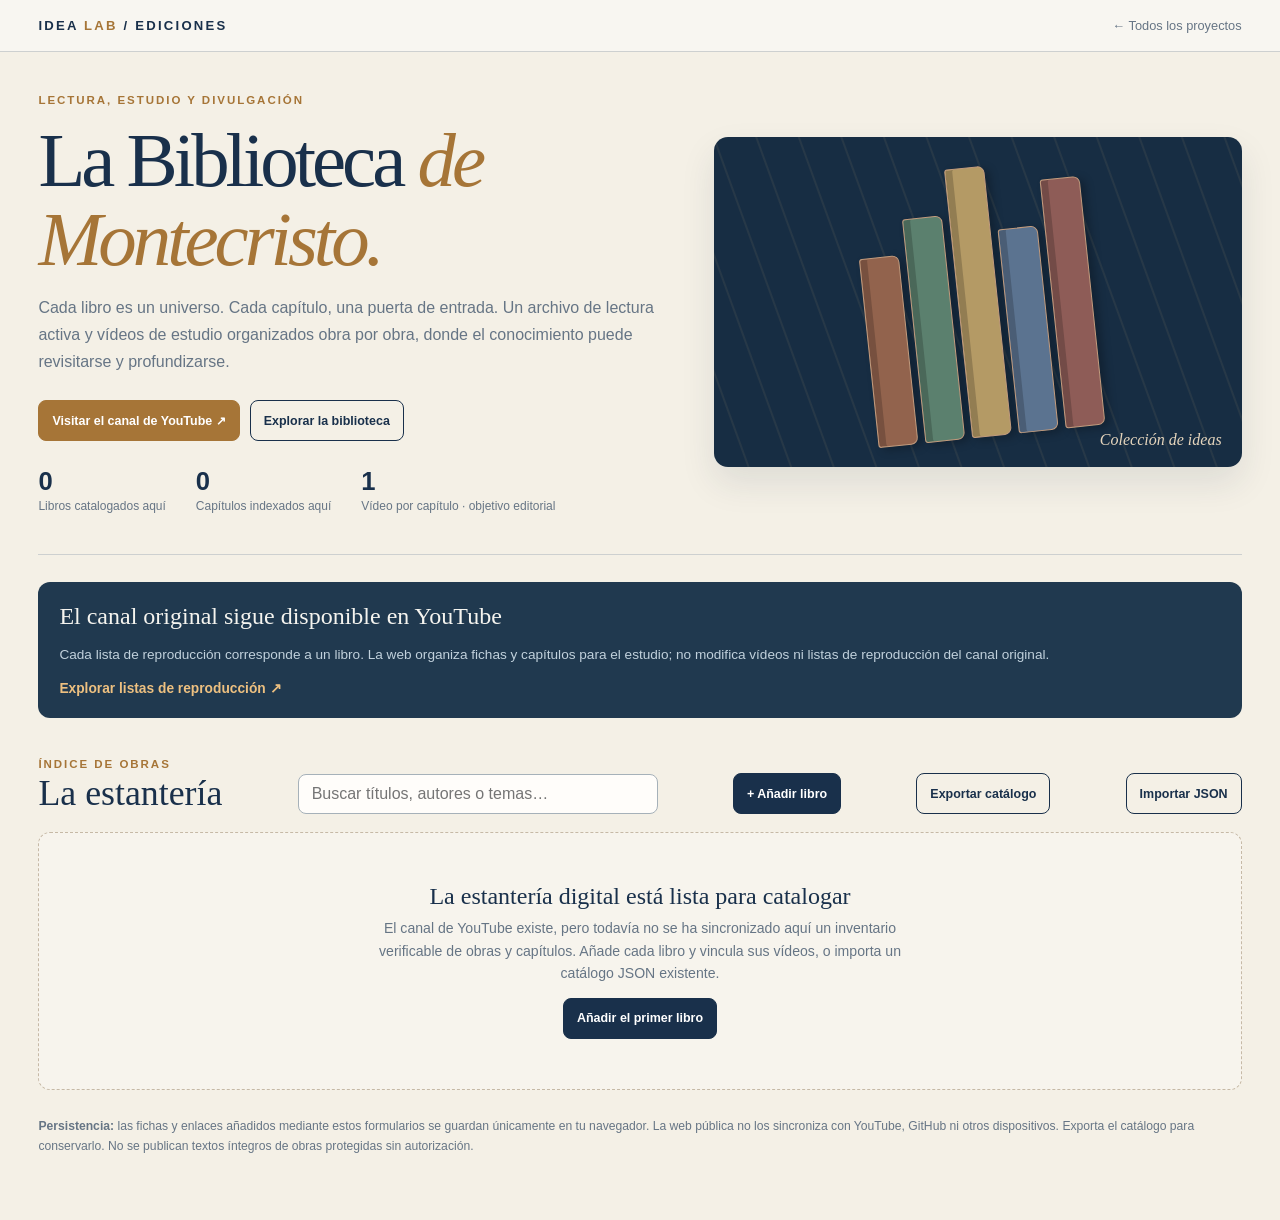
==== biblioteca-montecristo/index.html @ d8870732 "feat: launch Montecristo reading and chapter video catalog" ====
<!doctype html><html lang="es"><head><meta charset="utf-8"><meta name="viewport" content="width=device-width,initial-scale=1"><meta name="theme-color" content="#f4f0e6"><meta name="description" content="La Biblioteca de Montecristo · libros estudiados, capítulos y vídeos del canal de YouTube. Proyecto IDEA LAB."><title>La Biblioteca de Montecristo · IDEA LAB</title>
<style>
:root{font-family:Inter,-apple-system,BlinkMacSystemFont,"Segoe UI",sans-serif;color:#19304b;background:#f4f0e6;--ink:#19304b;--cream:#f4f0e6;--line:#cdd0d0;--gold:#a67537;--muted:#667585}
*{box-sizing:border-box}body{margin:0}button,input,select,textarea{font:inherit}button{cursor:pointer}button:focus-visible,input:focus-visible,select:focus-visible,textarea:focus-visible{outline:2px solid var(--gold);outline-offset:3px}a{color:inherit}header{display:flex;align-items:center;justify-content:space-between;gap:14px;padding:18px clamp(20px,3vw,52px);border-bottom:1px solid var(--line);background:#f8f6f1;flex-wrap:wrap}.brand{font-size:.82rem;font-weight:900;letter-spacing:.17em;text-decoration:none}.brand b{color:var(--gold)}.back{text-decoration:none;color:var(--muted);font-size:.8rem}.back:hover{color:var(--gold)}
main{max-width:1560px;margin:auto;padding:clamp(18px,3vw,50px)}.eyebrow{font-weight:800;letter-spacing:.17em;font-size:.72rem;text-transform:uppercase;color:var(--gold)}h1{font:500 clamp(2.65rem,6vw,6.3rem)/1.03 Georgia,serif;letter-spacing:-.052em;margin:13px 0 14px}h1 em{color:var(--gold)}.intro{max-width:880px;color:var(--muted);line-height:1.7;margin:0 0 25px}.toplinks{display:flex;align-items:center;gap:10px;flex-wrap:wrap}.button{display:inline-flex;align-items:center;justify-content:center;min-height:41px;border:1px solid var(--ink);background:transparent;color:var(--ink);border-radius:8px;padding:9px 13px;font-size:.78rem;font-weight:800;text-decoration:none;cursor:pointer}.button:hover{background:#e6e0d5}.button.primary{background:var(--ink);color:white}.button.primary:hover{background:#2c4a6d}.button.gold{background:var(--gold);color:white;border-color:var(--gold)}.button.danger{border-color:#a24c48;color:#a24c48}
.hero{display:grid;grid-template-columns:1.1fr .9fr;gap:30px;align-items:center;padding-bottom:40px;border-bottom:1px solid var(--line)}.hero-art{min-height:330px;background:#172d43;border-radius:14px;position:relative;overflow:hidden;display:flex;align-items:center;justify-content:center;box-shadow:0 16px 35px #1b31431a}.hero-art:before{content:"";position:absolute;inset:0;background:repeating-linear-gradient(70deg,transparent 0 31px,#d5b47915 32px 33px,transparent 34px 40px)}.book-stack{display:flex;align-items:end;gap:7px;transform:rotate(-6deg)}.book-spine{height:190px;width:40px;border-radius:3px 7px 7px 3px;background:#92634d;border:1px solid #c29b7d;box-shadow:inset 7px 0 #00000030,5px 3px 8px #00000040}.book-spine:nth-child(2){height:225px;background:#5b806e}.book-spine:nth-child(3){height:270px;background:#b49a65}.book-spine:nth-child(4){height:205px;background:#5b7390}.book-spine:nth-child(5){height:250px;background:#8e5c57}.art-caption{position:absolute;bottom:18px;right:20px;font:italic 1rem Georgia,serif;color:#e5d5bd}
.stats{display:flex;gap:30px;flex-wrap:wrap;margin-top:26px}.stat b{display:block;font-size:1.6rem;color:var(--ink);font-weight:700}.stat span{font-size:.75rem;color:var(--muted)}
.section-top{display:flex;align-items:end;justify-content:space-between;flex-wrap:wrap;gap:14px;margin-top:36px;margin-bottom:18px}.section-top h2{font:500 clamp(1.8rem,2.8vw,2.55rem) Georgia,serif;margin:0}.search{border:1px solid #a6b1b9;background:#fffdfa;padding:10px 13px;border-radius:8px;min-width:230px;flex:1;max-width:360px;color:var(--ink)}.book-grid{display:grid;grid-template-columns:repeat(auto-fill,minmax(225px,1fr));gap:17px}.book-card{background:#fffdfa;border:1px solid #d6d4ce;border-radius:12px;padding:12px;text-align:left;color:var(--ink);display:flex;flex-direction:column;min-height:345px;transition:transform .15s,box-shadow .15s}.book-card:hover{transform:translateY(-3px);box-shadow:0 12px 25px #293d4717}.cover{height:210px;border-radius:7px;background:#263f53;display:flex;align-items:center;justify-content:center;overflow:hidden;color:#e4c895;font:italic 2.5rem Georgia,serif}.cover img{width:100%;height:100%;object-fit:contain;background:#e8dfd0}.book-card h3{font:500 1.22rem/1.22 Georgia,serif;margin:13px 0 5px}.book-card small{color:var(--muted);font-size:.75rem}.book-card .meta{font-size:.72rem;color:var(--gold);margin-top:auto;padding-top:12px;font-weight:800}.empty{text-align:center;padding:50px 20px;border:1px dashed #c6b9a6;border-radius:12px;background:#f7f4ed}.empty h3{font:500 1.5rem Georgia,serif;margin:0 0 7px}.empty p{color:var(--muted);font-size:.88rem;line-height:1.6;max-width:560px;margin:0 auto 13px}
.detail{margin-top:30px;padding:24px;background:#fffdfa;border:1px solid #d6d4ce;border-radius:14px}.detail h2{font:500 2rem Georgia,serif;margin:8px 0}.detail p{line-height:1.65;color:#5c6c78}.detail-head{display:flex;justify-content:space-between;gap:13px;flex-wrap:wrap}.chapter-list{display:grid;gap:9px;margin-top:17px}.chapter{display:flex;align-items:center;justify-content:space-between;gap:15px;border:1px solid #d5d8d9;border-radius:9px;padding:13px}.chapter strong{font-size:.86rem}.chapter small{display:block;color:var(--muted);margin-top:5px}.chapter a{font-size:.77rem;color:#916421;font-weight:800;white-space:nowrap}.chapter-actions{display:flex;align-items:center;gap:10px}.video{aspect-ratio:16/9;max-width:780px;width:100%;background:#12273b;border-radius:12px;margin-top:20px;border:0}
.modal{position:fixed;inset:0;background:#122032d9;display:flex;align-items:center;justify-content:center;padding:15px;z-index:40}.hidden{display:none!important}.dialog{background:#fffdfa;width:min(580px,100%);max-height:92vh;overflow:auto;padding:24px;border-radius:13px}.dialog h2{font:500 2rem Georgia,serif;margin:0 0 18px}.fields{display:grid;gap:11px}.fields label{display:grid;gap:5px;font-size:.77rem;font-weight:800;color:#516170}.fields input,.fields select,.fields textarea{width:100%;padding:10px 12px;background:white;color:var(--ink);border:1px solid #a9b3bb;border-radius:7px}.fields textarea{min-height:100px}.footer-buttons{display:flex;gap:9px;justify-content:flex-end;margin-top:18px;flex-wrap:wrap}.disclaimer{font-size:.76rem;color:var(--muted);line-height:1.65;margin:26px 0}.channel-panel{background:#20394f;color:#f5f4ef;border-radius:12px;padding:21px;margin:27px 0 0}.channel-panel h2{font:500 1.5rem Georgia,serif;margin:0 0 8px}.channel-panel p{font-size:.85rem;color:#c1d1dc;line-height:1.6}.channel-panel a{color:#edc080;font-size:.86rem;font-weight:800;text-decoration:none}
@media(max-width:780px){.hero{grid-template-columns:1fr}.hero-art{min-height:220px;order:-1}.book-spine{height:120px!important;width:31px}.stats{gap:16px}.detail{padding:15px}.chapter{align-items:flex-start}.chapter-actions{flex-wrap:wrap}.search{max-width:none;min-width:100%}}
</style></head><body><header><a class="brand" href="/">IDEA <b>LAB</b> / EDICIONES</a><a href="/" class="back">← Todos los proyectos</a></header>
<main><section class="hero"><div><span class="eyebrow">Lectura, estudio y divulgación</span><h1>La Biblioteca <em>de Montecristo.</em></h1><p class="intro">Cada libro es un universo. Cada capítulo, una puerta de entrada. Un archivo de lectura activa y vídeos de estudio organizados obra por obra, donde el conocimiento puede revisitarse y profundizarse.</p><div class="toplinks"><a class="button gold" href="https://www.youtube.com/channel/UC_Z6Sw20aaDQYg49671pzzg" target="_blank" rel="noopener noreferrer">Visitar el canal de YouTube ↗</a><a href="#estanteria" class="button">Explorar la biblioteca</a></div><div class="stats"><div class="stat"><b id="books-count">0</b><span>Libros catalogados aquí</span></div><div class="stat"><b id="chapters-count">0</b><span>Capítulos indexados aquí</span></div><div class="stat"><b>1</b><span>Vídeo por capítulo · objetivo editorial</span></div></div></div><div class="hero-art" aria-hidden="true"><div class="book-stack"><span class="book-spine"></span><span class="book-spine"></span><span class="book-spine"></span><span class="book-spine"></span><span class="book-spine"></span></div><div class="art-caption">Colección de ideas</div></div></section>
<section class="channel-panel"><h2>El canal original sigue disponible en YouTube</h2><p>Cada lista de reproducción corresponde a un libro. La web organiza fichas y capítulos para el estudio; no modifica vídeos ni listas de reproducción del canal original.</p><a href="https://www.youtube.com/@biblioteca_montecristo/playlists" rel="noopener noreferrer" target="_blank">Explorar listas de reproducción ↗</a></section>
<section id="estanteria"><div class="section-top"><div><span class="eyebrow">Índice de obras</span><h2>La estantería</h2></div><input id="search" class="search" type="search" placeholder="Buscar títulos, autores o temas…" aria-label="Buscar libros"><button class="button primary" id="new-book">+ Añadir libro</button><button class="button" id="export">Exportar catálogo</button><label class="button" style="cursor:pointer" for="import">Importar JSON</label><input class="hidden" id="import" type="file" accept=".json,application/json"></div><div id="books" class="book-grid"></div><div class="empty hidden" id="empty"><h3>La estantería digital está lista para catalogar</h3><p>El canal de YouTube existe, pero todavía no se ha sincronizado aquí un inventario verificable de obras y capítulos. Añade cada libro y vincula sus vídeos, o importa un catálogo JSON existente.</p><button class="button primary" id="empty-add">Añadir el primer libro</button></div></section>
<section id="detail" class="detail hidden"></section><p class="disclaimer"><strong>Persistencia:</strong> las fichas y enlaces añadidos mediante estos formularios se guardan únicamente en tu navegador. La web pública no los sincroniza con YouTube, GitHub ni otros dispositivos. Exporta el catálogo para conservarlo. No se publican textos íntegros de obras protegidas sin autorización.</p></main>
<div class="modal hidden" id="modal"><div class="dialog" role="dialog" aria-modal="true" aria-labelledby="form-title"><h2 id="form-title">Añadir obra</h2><form id="editor"><div id="fields" class="fields"></div><div class="footer-buttons"><button type="button" class="button" id="cancel">Cancelar</button><button class="button primary" type="submit">Guardar</button></div></form></div></div>
<script>
(function(){
"use strict";var key="idealab-montecristo-v1",books=[],selected=null,mode="book",editId=null;
var $=function(s){return document.getElementById(s)},E=function(tag,text,cls){var n=document.createElement(tag);if(text!=null)n.textContent=text;if(cls)n.className=cls;return n};function uid(p){return p+"-"+Date.now()+"-"+Math.random().toString(36).slice(2,7)}
function load(){try{var b=JSON.parse(localStorage.getItem(key)||"[]");books=Array.isArray(b)?b.filter(function(x){return x&&typeof x.title==="string"}).slice(0,500):[]}catch(e){books=[]}}
function save(){try{localStorage.setItem(key,JSON.stringify(books))}catch(e){alert("No se pudo guardar. Exporta el catálogo antes de cerrar.")}}
function findBook(){return books.find(function(b){return b.id===selected})}
function youtubeId(url){var s=String(url||"");var m=s.match(/(?:youtu\.be\/|youtube(?:-nocookie)?\.com\/(?:watch\?.*?v=|embed\/|shorts\/))([a-zA-Z0-9_-]{11})/);return m?m[1]:null}
function validLink(s){return /^https?:\/\//i.test(String(s||""))}
function render(){var q=$("search").value.toLocaleLowerCase("es").trim();$("books-count").textContent=books.length;$("chapters-count").textContent=books.reduce(function(n,b){return n+(Array.isArray(b.chapters)?b.chapters.length:0)},0);var wrap=$("books");wrap.replaceChildren();var show=books.filter(function(b){return !q||[b.title,b.author,b.topic].some(function(s){return String(s||"").toLocaleLowerCase("es").includes(q)})});$("empty").classList.toggle("hidden",!!show.length);show.forEach(function(b){var card=E("button",null,"book-card"),cover=E("div",null,"cover");if(validLink(b.cover)){var img=E("img");img.src=b.cover;img.alt="Cubierta de "+b.title;img.loading="lazy";img.onerror=function(){img.remove();cover.textContent="✦"};cover.append(img)}else cover.textContent=(b.title||"L").charAt(0);card.append(cover,E("h3",b.title),E("small",b.author||"Autor no indicado"),E("small",b.topic||""));card.append(E("span",(b.chapters||[]).length+" capítulos registrados · "+(b.status||"En estudio"),"meta"));card.addEventListener("click",function(){selected=b.id;detail();$("detail").scrollIntoView({behavior:"smooth",block:"start"})});wrap.append(card)});if(selected)detail()}
function detail(){var b=findBook(),p=$("detail");p.replaceChildren();if(!b){p.classList.add("hidden");return}p.classList.remove("hidden");var top=E("div",null,"detail-head"),heading=E("div");heading.append(E("span",b.status||"En estudio","eyebrow"),E("h2",b.title));if(b.author)heading.append(E("p","Autor: "+b.author));top.append(heading);var buttons=E("div",null,"toplinks"),edit=E("button","Editar libro","button"),add=E("button","+ Capítulo","button primary"),del=E("button","Eliminar","button danger");edit.addEventListener("click",function(){open("book",b)});add.addEventListener("click",function(){open("chapter")});del.addEventListener("click",function(){if(!confirm("¿Eliminar este libro y sus capítulos de este navegador?"))return;books=books.filter(function(x){return x.id!==b.id});selected=null;save();render()});buttons.append(edit,add,del);top.append(buttons);p.append(top);if(b.note)p.append(E("p",b.note));if(validLink(b.playlist)){var x=E("a","Abrir lista de reproducción en YouTube ↗","button");x.href=b.playlist;x.target="_blank";x.rel="noopener noreferrer";p.append(x)}
var heading2=E("h3","Capítulos","eyebrow");heading2.style.marginTop="22px";p.append(heading2);var chapters=E("div",null,"chapter-list"),arr=(b.chapters||[]).slice().sort(function(a,b){return Number(a.number)-Number(b.number)});if(!arr.length)chapters.append(E("p","No hay capítulos indexados. Añade el primero o consulta las listas del canal de YouTube."));
arr.forEach(function(ch){var row=E("div",null,"chapter"),left=E("div");left.append(E("strong",String(ch.number||"")+" · "+ch.title));if(ch.note)left.append(E("small",ch.note));var actions=E("div",null,"chapter-actions");var id=youtubeId(ch.url);if(validLink(ch.url)){var a=E("a","Ver vídeo ↗");a.href=ch.url;a.target="_blank";a.rel="noopener noreferrer";actions.append(a)}var edit=E("button","Editar","button");edit.addEventListener("click",function(){open("chapter",ch)});var del=E("button","×","button danger");del.setAttribute("aria-label","Eliminar capítulo");del.addEventListener("click",function(){if(!confirm("¿Eliminar capítulo?"))return;b.chapters=b.chapters.filter(function(x){return x.id!==ch.id});save();render()});actions.append(edit,del);row.append(left,actions);chapters.append(row)});p.append(chapters);
var latest=arr.find(function(c){return youtubeId(c.url)});if(latest){var iframe=E("iframe",null,"video");iframe.src="https://www.youtube-nocookie.com/embed/"+youtubeId(latest.url);iframe.loading="lazy";iframe.title="Vídeo del capítulo "+latest.number+" de "+b.title;iframe.allow="accelerometer; autoplay; clipboard-write; encrypted-media; gyroscope; picture-in-picture; web-share";iframe.referrerPolicy="strict-origin-when-cross-origin";iframe.allowFullscreen=true;p.append(iframe)}
}
function field(name,label,type,value,opts){var wrap=E("label"),title=E("span",label);wrap.append(title);var inp=type==="textarea"?E("textarea"):type==="select"?E("select"):E("input");inp.name=name;if(type==="select"){opts.forEach(function(o){var opt=E("option",o);opt.value=o;inp.append(opt)})}else if(type!=="textarea")inp.type=type;inp.value=value==null?"":value;wrap.append(inp);return wrap}
function open(which,obj){mode=which;editId=obj?obj.id:null;$("modal").classList.remove("hidden");$("form-title").textContent=(obj?"Editar ":"Añadir ")+(which==="book"?"libro":"capítulo");var f=$("fields");f.replaceChildren();obj=obj||{};if(which==="book"){f.append(field("title","Título del libro","text",obj.title),field("author","Autor","text",obj.author),field("topic","Género / tema","text",obj.topic),field("status","Estado de estudio","select",obj.status||"En estudio",["Pendiente","En estudio","Leído","Completado"]),field("cover","URL de la portada (opcional)","url",obj.cover),field("playlist","URL de la lista de reproducción en YouTube","url",obj.playlist),field("note","Sinopsis / notas de lectura originales","textarea",obj.note))}else{f.append(field("number","Número de capítulo","number",obj.number||((findBook()||{}).chapters||[]).length+1),field("title","Título del capítulo","text",obj.title),field("url","Enlace al vídeo de YouTube","url",obj.url),field("note","Apuntes propios del capítulo","textarea",obj.note))}f.querySelector("input").focus()}
function close(){$("modal").classList.add("hidden");editId=null}
$("editor").addEventListener("submit",function(e){e.preventDefault();var f=new FormData(e.target);if(mode==="book"){var title=String(f.get("title")||"").trim();if(!title){alert("Indica el título.");return}var old=books.find(function(b){return b.id===editId});var obj={id:editId||uid("book"),title:title.slice(0,250),author:String(f.get("author")||"").slice(0,180),topic:String(f.get("topic")||"").slice(0,150),status:String(f.get("status")||"En estudio"),cover:String(f.get("cover")||"").slice(0,1000),playlist:String(f.get("playlist")||"").slice(0,1000),note:String(f.get("note")||"").slice(0,2000),chapters:old&&Array.isArray(old.chapters)?old.chapters:[]};if(old)Object.assign(old,obj);else books.push(obj);selected=obj.id}else{var b=findBook();if(!b){alert("Selecciona antes un libro.");return}var title=String(f.get("title")||"").trim();if(!title){alert("Indica el título del capítulo");return}var ch={id:editId||uid("ch"),number:Math.max(1,Number(f.get("number"))||1),title:title.slice(0,250),url:String(f.get("url")||"").slice(0,1000),note:String(f.get("note")||"").slice(0,2000)};if(!Array.isArray(b.chapters))b.chapters=[];var old=b.chapters.find(function(c){return c.id===editId});if(old)Object.assign(old,ch);else b.chapters.push(ch)}save();close();render()});
$("new-book").addEventListener("click",function(){open("book")});$("empty-add").addEventListener("click",function(){open("book")});$("cancel").addEventListener("click",close);$("modal").addEventListener("click",function(e){if(e.target===$("modal"))close()});$("search").addEventListener("input",render);
$("export").addEventListener("click",function(){var txt=JSON.stringify({version:1,kind:"idealab-montecristo",books:books},null,2),blob=new Blob([txt],{type:"application/json"}),link=E("a");link.href=URL.createObjectURL(blob);link.download="mi-biblioteca-de-montecristo.json";link.click();setTimeout(function(){URL.revokeObjectURL(link.href)},1000)});
$("import").addEventListener("change",async function(e){var file=e.target.files[0];if(!file)return;try{var doc=JSON.parse(await file.text());if(!Array.isArray(doc.books))throw Error("El JSON debe contener books");if(doc.books.length>500)throw Error("Demasiadas obras");if(!confirm("¿Reemplazar el catálogo local por el importado?"))return;books=doc.books.filter(function(b){return b&&typeof b.title==="string"}).map(function(b){return{id:String(b.id||uid("book")),title:b.title.slice(0,250),author:String(b.author||"").slice(0,180),topic:String(b.topic||"").slice(0,150),status:String(b.status||"En estudio"),cover:validLink(b.cover)?String(b.cover).slice(0,1000):"",playlist:validLink(b.playlist)?String(b.playlist).slice(0,1000):"",note:String(b.note||"").slice(0,2000),chapters:(Array.isArray(b.chapters)?b.chapters:[]).slice(0,500).map(function(c){return{id:String(c.id||uid("ch")),number:Number(c.number)||1,title:String(c.title||"Capítulo").slice(0,250),url:validLink(c.url)?String(c.url).slice(0,1000):"",note:String(c.note||"").slice(0,2000)}})}});selected=null;save();render()}catch(err){alert("Importación fallida: "+err.message)}e.target.value=""});
load();render();
})();
</script></body></html>
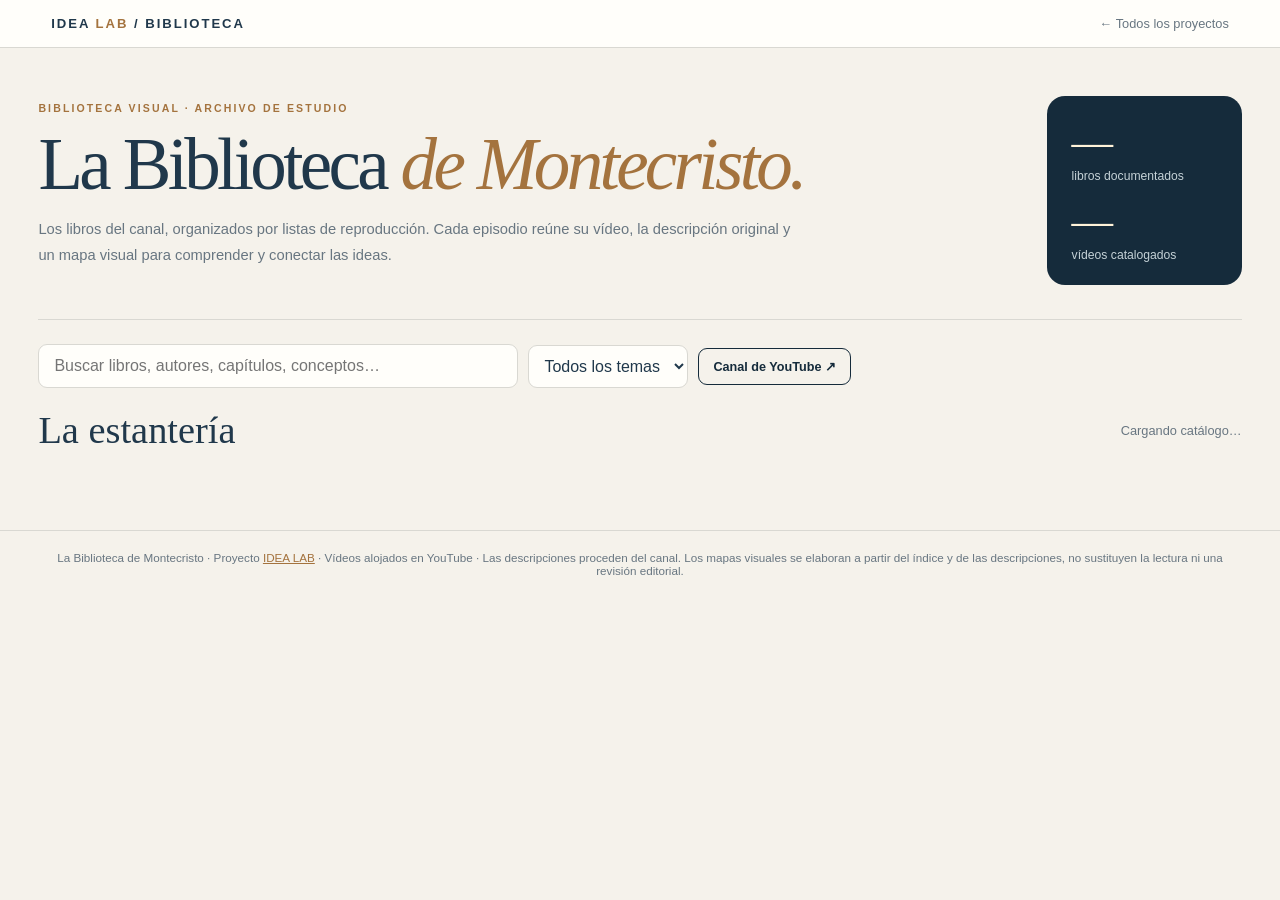
==== commit bd070dbc: "Biblioteca: sustituir pantalla vacía por catálogo visual de lectura" ====
--- a/biblioteca-montecristo/index.html
+++ b/biblioteca-montecristo/index.html
@@ -1,42 +1,11 @@
-<!doctype html><html lang="es"><head><meta charset="utf-8"><meta name="viewport" content="width=device-width,initial-scale=1"><meta name="theme-color" content="#f4f0e6"><meta name="description" content="La Biblioteca de Montecristo · libros estudiados, capítulos y vídeos del canal de YouTube. Proyecto IDEA LAB."><title>La Biblioteca de Montecristo · IDEA LAB</title>
-<style>
-:root{font-family:Inter,-apple-system,BlinkMacSystemFont,"Segoe UI",sans-serif;color:#19304b;background:#f4f0e6;--ink:#19304b;--cream:#f4f0e6;--line:#cdd0d0;--gold:#a67537;--muted:#667585}
-*{box-sizing:border-box}body{margin:0}button,input,select,textarea{font:inherit}button{cursor:pointer}button:focus-visible,input:focus-visible,select:focus-visible,textarea:focus-visible{outline:2px solid var(--gold);outline-offset:3px}a{color:inherit}header{display:flex;align-items:center;justify-content:space-between;gap:14px;padding:18px clamp(20px,3vw,52px);border-bottom:1px solid var(--line);background:#f8f6f1;flex-wrap:wrap}.brand{font-size:.82rem;font-weight:900;letter-spacing:.17em;text-decoration:none}.brand b{color:var(--gold)}.back{text-decoration:none;color:var(--muted);font-size:.8rem}.back:hover{color:var(--gold)}
-main{max-width:1560px;margin:auto;padding:clamp(18px,3vw,50px)}.eyebrow{font-weight:800;letter-spacing:.17em;font-size:.72rem;text-transform:uppercase;color:var(--gold)}h1{font:500 clamp(2.65rem,6vw,6.3rem)/1.03 Georgia,serif;letter-spacing:-.052em;margin:13px 0 14px}h1 em{color:var(--gold)}.intro{max-width:880px;color:var(--muted);line-height:1.7;margin:0 0 25px}.toplinks{display:flex;align-items:center;gap:10px;flex-wrap:wrap}.button{display:inline-flex;align-items:center;justify-content:center;min-height:41px;border:1px solid var(--ink);background:transparent;color:var(--ink);border-radius:8px;padding:9px 13px;font-size:.78rem;font-weight:800;text-decoration:none;cursor:pointer}.button:hover{background:#e6e0d5}.button.primary{background:var(--ink);color:white}.button.primary:hover{background:#2c4a6d}.button.gold{background:var(--gold);color:white;border-color:var(--gold)}.button.danger{border-color:#a24c48;color:#a24c48}
-.hero{display:grid;grid-template-columns:1.1fr .9fr;gap:30px;align-items:center;padding-bottom:40px;border-bottom:1px solid var(--line)}.hero-art{min-height:330px;background:#172d43;border-radius:14px;position:relative;overflow:hidden;display:flex;align-items:center;justify-content:center;box-shadow:0 16px 35px #1b31431a}.hero-art:before{content:"";position:absolute;inset:0;background:repeating-linear-gradient(70deg,transparent 0 31px,#d5b47915 32px 33px,transparent 34px 40px)}.book-stack{display:flex;align-items:end;gap:7px;transform:rotate(-6deg)}.book-spine{height:190px;width:40px;border-radius:3px 7px 7px 3px;background:#92634d;border:1px solid #c29b7d;box-shadow:inset 7px 0 #00000030,5px 3px 8px #00000040}.book-spine:nth-child(2){height:225px;background:#5b806e}.book-spine:nth-child(3){height:270px;background:#b49a65}.book-spine:nth-child(4){height:205px;background:#5b7390}.book-spine:nth-child(5){height:250px;background:#8e5c57}.art-caption{position:absolute;bottom:18px;right:20px;font:italic 1rem Georgia,serif;color:#e5d5bd}
-.stats{display:flex;gap:30px;flex-wrap:wrap;margin-top:26px}.stat b{display:block;font-size:1.6rem;color:var(--ink);font-weight:700}.stat span{font-size:.75rem;color:var(--muted)}
-.section-top{display:flex;align-items:end;justify-content:space-between;flex-wrap:wrap;gap:14px;margin-top:36px;margin-bottom:18px}.section-top h2{font:500 clamp(1.8rem,2.8vw,2.55rem) Georgia,serif;margin:0}.search{border:1px solid #a6b1b9;background:#fffdfa;padding:10px 13px;border-radius:8px;min-width:230px;flex:1;max-width:360px;color:var(--ink)}.book-grid{display:grid;grid-template-columns:repeat(auto-fill,minmax(225px,1fr));gap:17px}.book-card{background:#fffdfa;border:1px solid #d6d4ce;border-radius:12px;padding:12px;text-align:left;color:var(--ink);display:flex;flex-direction:column;min-height:345px;transition:transform .15s,box-shadow .15s}.book-card:hover{transform:translateY(-3px);box-shadow:0 12px 25px #293d4717}.cover{height:210px;border-radius:7px;background:#263f53;display:flex;align-items:center;justify-content:center;overflow:hidden;color:#e4c895;font:italic 2.5rem Georgia,serif}.cover img{width:100%;height:100%;object-fit:contain;background:#e8dfd0}.book-card h3{font:500 1.22rem/1.22 Georgia,serif;margin:13px 0 5px}.book-card small{color:var(--muted);font-size:.75rem}.book-card .meta{font-size:.72rem;color:var(--gold);margin-top:auto;padding-top:12px;font-weight:800}.empty{text-align:center;padding:50px 20px;border:1px dashed #c6b9a6;border-radius:12px;background:#f7f4ed}.empty h3{font:500 1.5rem Georgia,serif;margin:0 0 7px}.empty p{color:var(--muted);font-size:.88rem;line-height:1.6;max-width:560px;margin:0 auto 13px}
-.detail{margin-top:30px;padding:24px;background:#fffdfa;border:1px solid #d6d4ce;border-radius:14px}.detail h2{font:500 2rem Georgia,serif;margin:8px 0}.detail p{line-height:1.65;color:#5c6c78}.detail-head{display:flex;justify-content:space-between;gap:13px;flex-wrap:wrap}.chapter-list{display:grid;gap:9px;margin-top:17px}.chapter{display:flex;align-items:center;justify-content:space-between;gap:15px;border:1px solid #d5d8d9;border-radius:9px;padding:13px}.chapter strong{font-size:.86rem}.chapter small{display:block;color:var(--muted);margin-top:5px}.chapter a{font-size:.77rem;color:#916421;font-weight:800;white-space:nowrap}.chapter-actions{display:flex;align-items:center;gap:10px}.video{aspect-ratio:16/9;max-width:780px;width:100%;background:#12273b;border-radius:12px;margin-top:20px;border:0}
-.modal{position:fixed;inset:0;background:#122032d9;display:flex;align-items:center;justify-content:center;padding:15px;z-index:40}.hidden{display:none!important}.dialog{background:#fffdfa;width:min(580px,100%);max-height:92vh;overflow:auto;padding:24px;border-radius:13px}.dialog h2{font:500 2rem Georgia,serif;margin:0 0 18px}.fields{display:grid;gap:11px}.fields label{display:grid;gap:5px;font-size:.77rem;font-weight:800;color:#516170}.fields input,.fields select,.fields textarea{width:100%;padding:10px 12px;background:white;color:var(--ink);border:1px solid #a9b3bb;border-radius:7px}.fields textarea{min-height:100px}.footer-buttons{display:flex;gap:9px;justify-content:flex-end;margin-top:18px;flex-wrap:wrap}.disclaimer{font-size:.76rem;color:var(--muted);line-height:1.65;margin:26px 0}.channel-panel{background:#20394f;color:#f5f4ef;border-radius:12px;padding:21px;margin:27px 0 0}.channel-panel h2{font:500 1.5rem Georgia,serif;margin:0 0 8px}.channel-panel p{font-size:.85rem;color:#c1d1dc;line-height:1.6}.channel-panel a{color:#edc080;font-size:.86rem;font-weight:800;text-decoration:none}
-@media(max-width:780px){.hero{grid-template-columns:1fr}.hero-art{min-height:220px;order:-1}.book-spine{height:120px!important;width:31px}.stats{gap:16px}.detail{padding:15px}.chapter{align-items:flex-start}.chapter-actions{flex-wrap:wrap}.search{max-width:none;min-width:100%}}
-</style></head><body><header><a class="brand" href="/">IDEA <b>LAB</b> / EDICIONES</a><a href="/" class="back">← Todos los proyectos</a></header>
-<main><section class="hero"><div><span class="eyebrow">Lectura, estudio y divulgación</span><h1>La Biblioteca <em>de Montecristo.</em></h1><p class="intro">Cada libro es un universo. Cada capítulo, una puerta de entrada. Un archivo de lectura activa y vídeos de estudio organizados obra por obra, donde el conocimiento puede revisitarse y profundizarse.</p><div class="toplinks"><a class="button gold" href="https://www.youtube.com/channel/UC_Z6Sw20aaDQYg49671pzzg" target="_blank" rel="noopener noreferrer">Visitar el canal de YouTube ↗</a><a href="#estanteria" class="button">Explorar la biblioteca</a></div><div class="stats"><div class="stat"><b id="books-count">0</b><span>Libros catalogados aquí</span></div><div class="stat"><b id="chapters-count">0</b><span>Capítulos indexados aquí</span></div><div class="stat"><b>1</b><span>Vídeo por capítulo · objetivo editorial</span></div></div></div><div class="hero-art" aria-hidden="true"><div class="book-stack"><span class="book-spine"></span><span class="book-spine"></span><span class="book-spine"></span><span class="book-spine"></span><span class="book-spine"></span></div><div class="art-caption">Colección de ideas</div></div></section>
-<section class="channel-panel"><h2>El canal original sigue disponible en YouTube</h2><p>Cada lista de reproducción corresponde a un libro. La web organiza fichas y capítulos para el estudio; no modifica vídeos ni listas de reproducción del canal original.</p><a href="https://www.youtube.com/@biblioteca_montecristo/playlists" rel="noopener noreferrer" target="_blank">Explorar listas de reproducción ↗</a></section>
-<section id="estanteria"><div class="section-top"><div><span class="eyebrow">Índice de obras</span><h2>La estantería</h2></div><input id="search" class="search" type="search" placeholder="Buscar títulos, autores o temas…" aria-label="Buscar libros"><button class="button primary" id="new-book">+ Añadir libro</button><button class="button" id="export">Exportar catálogo</button><label class="button" style="cursor:pointer" for="import">Importar JSON</label><input class="hidden" id="import" type="file" accept=".json,application/json"></div><div id="books" class="book-grid"></div><div class="empty hidden" id="empty"><h3>La estantería digital está lista para catalogar</h3><p>El canal de YouTube existe, pero todavía no se ha sincronizado aquí un inventario verificable de obras y capítulos. Añade cada libro y vincula sus vídeos, o importa un catálogo JSON existente.</p><button class="button primary" id="empty-add">Añadir el primer libro</button></div></section>
-<section id="detail" class="detail hidden"></section><p class="disclaimer"><strong>Persistencia:</strong> las fichas y enlaces añadidos mediante estos formularios se guardan únicamente en tu navegador. La web pública no los sincroniza con YouTube, GitHub ni otros dispositivos. Exporta el catálogo para conservarlo. No se publican textos íntegros de obras protegidas sin autorización.</p></main>
-<div class="modal hidden" id="modal"><div class="dialog" role="dialog" aria-modal="true" aria-labelledby="form-title"><h2 id="form-title">Añadir obra</h2><form id="editor"><div id="fields" class="fields"></div><div class="footer-buttons"><button type="button" class="button" id="cancel">Cancelar</button><button class="button primary" type="submit">Guardar</button></div></form></div></div>
-<script>
-(function(){
-"use strict";var key="idealab-montecristo-v1",books=[],selected=null,mode="book",editId=null;
-var $=function(s){return document.getElementById(s)},E=function(tag,text,cls){var n=document.createElement(tag);if(text!=null)n.textContent=text;if(cls)n.className=cls;return n};function uid(p){return p+"-"+Date.now()+"-"+Math.random().toString(36).slice(2,7)}
-function load(){try{var b=JSON.parse(localStorage.getItem(key)||"[]");books=Array.isArray(b)?b.filter(function(x){return x&&typeof x.title==="string"}).slice(0,500):[]}catch(e){books=[]}}
-function save(){try{localStorage.setItem(key,JSON.stringify(books))}catch(e){alert("No se pudo guardar. Exporta el catálogo antes de cerrar.")}}
-function findBook(){return books.find(function(b){return b.id===selected})}
-function youtubeId(url){var s=String(url||"");var m=s.match(/(?:youtu\.be\/|youtube(?:-nocookie)?\.com\/(?:watch\?.*?v=|embed\/|shorts\/))([a-zA-Z0-9_-]{11})/);return m?m[1]:null}
-function validLink(s){return /^https?:\/\//i.test(String(s||""))}
-function render(){var q=$("search").value.toLocaleLowerCase("es").trim();$("books-count").textContent=books.length;$("chapters-count").textContent=books.reduce(function(n,b){return n+(Array.isArray(b.chapters)?b.chapters.length:0)},0);var wrap=$("books");wrap.replaceChildren();var show=books.filter(function(b){return !q||[b.title,b.author,b.topic].some(function(s){return String(s||"").toLocaleLowerCase("es").includes(q)})});$("empty").classList.toggle("hidden",!!show.length);show.forEach(function(b){var card=E("button",null,"book-card"),cover=E("div",null,"cover");if(validLink(b.cover)){var img=E("img");img.src=b.cover;img.alt="Cubierta de "+b.title;img.loading="lazy";img.onerror=function(){img.remove();cover.textContent="✦"};cover.append(img)}else cover.textContent=(b.title||"L").charAt(0);card.append(cover,E("h3",b.title),E("small",b.author||"Autor no indicado"),E("small",b.topic||""));card.append(E("span",(b.chapters||[]).length+" capítulos registrados · "+(b.status||"En estudio"),"meta"));card.addEventListener("click",function(){selected=b.id;detail();$("detail").scrollIntoView({behavior:"smooth",block:"start"})});wrap.append(card)});if(selected)detail()}
-function detail(){var b=findBook(),p=$("detail");p.replaceChildren();if(!b){p.classList.add("hidden");return}p.classList.remove("hidden");var top=E("div",null,"detail-head"),heading=E("div");heading.append(E("span",b.status||"En estudio","eyebrow"),E("h2",b.title));if(b.author)heading.append(E("p","Autor: "+b.author));top.append(heading);var buttons=E("div",null,"toplinks"),edit=E("button","Editar libro","button"),add=E("button","+ Capítulo","button primary"),del=E("button","Eliminar","button danger");edit.addEventListener("click",function(){open("book",b)});add.addEventListener("click",function(){open("chapter")});del.addEventListener("click",function(){if(!confirm("¿Eliminar este libro y sus capítulos de este navegador?"))return;books=books.filter(function(x){return x.id!==b.id});selected=null;save();render()});buttons.append(edit,add,del);top.append(buttons);p.append(top);if(b.note)p.append(E("p",b.note));if(validLink(b.playlist)){var x=E("a","Abrir lista de reproducción en YouTube ↗","button");x.href=b.playlist;x.target="_blank";x.rel="noopener noreferrer";p.append(x)}
-var heading2=E("h3","Capítulos","eyebrow");heading2.style.marginTop="22px";p.append(heading2);var chapters=E("div",null,"chapter-list"),arr=(b.chapters||[]).slice().sort(function(a,b){return Number(a.number)-Number(b.number)});if(!arr.length)chapters.append(E("p","No hay capítulos indexados. Añade el primero o consulta las listas del canal de YouTube."));
-arr.forEach(function(ch){var row=E("div",null,"chapter"),left=E("div");left.append(E("strong",String(ch.number||"")+" · "+ch.title));if(ch.note)left.append(E("small",ch.note));var actions=E("div",null,"chapter-actions");var id=youtubeId(ch.url);if(validLink(ch.url)){var a=E("a","Ver vídeo ↗");a.href=ch.url;a.target="_blank";a.rel="noopener noreferrer";actions.append(a)}var edit=E("button","Editar","button");edit.addEventListener("click",function(){open("chapter",ch)});var del=E("button","×","button danger");del.setAttribute("aria-label","Eliminar capítulo");del.addEventListener("click",function(){if(!confirm("¿Eliminar capítulo?"))return;b.chapters=b.chapters.filter(function(x){return x.id!==ch.id});save();render()});actions.append(edit,del);row.append(left,actions);chapters.append(row)});p.append(chapters);
-var latest=arr.find(function(c){return youtubeId(c.url)});if(latest){var iframe=E("iframe",null,"video");iframe.src="https://www.youtube-nocookie.com/embed/"+youtubeId(latest.url);iframe.loading="lazy";iframe.title="Vídeo del capítulo "+latest.number+" de "+b.title;iframe.allow="accelerometer; autoplay; clipboard-write; encrypted-media; gyroscope; picture-in-picture; web-share";iframe.referrerPolicy="strict-origin-when-cross-origin";iframe.allowFullscreen=true;p.append(iframe)}
-}
-function field(name,label,type,value,opts){var wrap=E("label"),title=E("span",label);wrap.append(title);var inp=type==="textarea"?E("textarea"):type==="select"?E("select"):E("input");inp.name=name;if(type==="select"){opts.forEach(function(o){var opt=E("option",o);opt.value=o;inp.append(opt)})}else if(type!=="textarea")inp.type=type;inp.value=value==null?"":value;wrap.append(inp);return wrap}
-function open(which,obj){mode=which;editId=obj?obj.id:null;$("modal").classList.remove("hidden");$("form-title").textContent=(obj?"Editar ":"Añadir ")+(which==="book"?"libro":"capítulo");var f=$("fields");f.replaceChildren();obj=obj||{};if(which==="book"){f.append(field("title","Título del libro","text",obj.title),field("author","Autor","text",obj.author),field("topic","Género / tema","text",obj.topic),field("status","Estado de estudio","select",obj.status||"En estudio",["Pendiente","En estudio","Leído","Completado"]),field("cover","URL de la portada (opcional)","url",obj.cover),field("playlist","URL de la lista de reproducción en YouTube","url",obj.playlist),field("note","Sinopsis / notas de lectura originales","textarea",obj.note))}else{f.append(field("number","Número de capítulo","number",obj.number||((findBook()||{}).chapters||[]).length+1),field("title","Título del capítulo","text",obj.title),field("url","Enlace al vídeo de YouTube","url",obj.url),field("note","Apuntes propios del capítulo","textarea",obj.note))}f.querySelector("input").focus()}
-function close(){$("modal").classList.add("hidden");editId=null}
-$("editor").addEventListener("submit",function(e){e.preventDefault();var f=new FormData(e.target);if(mode==="book"){var title=String(f.get("title")||"").trim();if(!title){alert("Indica el título.");return}var old=books.find(function(b){return b.id===editId});var obj={id:editId||uid("book"),title:title.slice(0,250),author:String(f.get("author")||"").slice(0,180),topic:String(f.get("topic")||"").slice(0,150),status:String(f.get("status")||"En estudio"),cover:String(f.get("cover")||"").slice(0,1000),playlist:String(f.get("playlist")||"").slice(0,1000),note:String(f.get("note")||"").slice(0,2000),chapters:old&&Array.isArray(old.chapters)?old.chapters:[]};if(old)Object.assign(old,obj);else books.push(obj);selected=obj.id}else{var b=findBook();if(!b){alert("Selecciona antes un libro.");return}var title=String(f.get("title")||"").trim();if(!title){alert("Indica el título del capítulo");return}var ch={id:editId||uid("ch"),number:Math.max(1,Number(f.get("number"))||1),title:title.slice(0,250),url:String(f.get("url")||"").slice(0,1000),note:String(f.get("note")||"").slice(0,2000)};if(!Array.isArray(b.chapters))b.chapters=[];var old=b.chapters.find(function(c){return c.id===editId});if(old)Object.assign(old,ch);else b.chapters.push(ch)}save();close();render()});
-$("new-book").addEventListener("click",function(){open("book")});$("empty-add").addEventListener("click",function(){open("book")});$("cancel").addEventListener("click",close);$("modal").addEventListener("click",function(e){if(e.target===$("modal"))close()});$("search").addEventListener("input",render);
-$("export").addEventListener("click",function(){var txt=JSON.stringify({version:1,kind:"idealab-montecristo",books:books},null,2),blob=new Blob([txt],{type:"application/json"}),link=E("a");link.href=URL.createObjectURL(blob);link.download="mi-biblioteca-de-montecristo.json";link.click();setTimeout(function(){URL.revokeObjectURL(link.href)},1000)});
-$("import").addEventListener("change",async function(e){var file=e.target.files[0];if(!file)return;try{var doc=JSON.parse(await file.text());if(!Array.isArray(doc.books))throw Error("El JSON debe contener books");if(doc.books.length>500)throw Error("Demasiadas obras");if(!confirm("¿Reemplazar el catálogo local por el importado?"))return;books=doc.books.filter(function(b){return b&&typeof b.title==="string"}).map(function(b){return{id:String(b.id||uid("book")),title:b.title.slice(0,250),author:String(b.author||"").slice(0,180),topic:String(b.topic||"").slice(0,150),status:String(b.status||"En estudio"),cover:validLink(b.cover)?String(b.cover).slice(0,1000):"",playlist:validLink(b.playlist)?String(b.playlist).slice(0,1000):"",note:String(b.note||"").slice(0,2000),chapters:(Array.isArray(b.chapters)?b.chapters:[]).slice(0,500).map(function(c){return{id:String(c.id||uid("ch")),number:Number(c.number)||1,title:String(c.title||"Capítulo").slice(0,250),url:validLink(c.url)?String(c.url).slice(0,1000):"",note:String(c.note||"").slice(0,2000)}})}});selected=null;save();render()}catch(err){alert("Importación fallida: "+err.message)}e.target.value=""});
-load();render();
-})();
-</script></body></html>+<!doctype html>
+<html lang="es"><head><meta charset="utf-8"><meta name="viewport" content="width=device-width,initial-scale=1"><meta name="theme-color" content="#f5f2eb"><meta name="description" content="La Biblioteca de Montecristo: libros, capítulos y vídeos del canal de YouTube, con infografías de estudio por obra y capítulo. Proyecto IDEA LAB."><title>La Biblioteca de Montecristo · IDEA LAB</title><link rel="stylesheet" href="./styles.css"></head>
+<body><header><a class="brand" href="/">IDEA <strong>LAB</strong> / BIBLIOTECA</a><a class="back" href="/">← Todos los proyectos</a></header>
+<main><div id="landing" class="landing">
+  <section class="hero"><div><span class="eyebrow">Biblioteca visual · Archivo de estudio</span><h1>La Biblioteca <em>de Montecristo.</em></h1><p class="intro">Los libros del canal, organizados por listas de reproducción. Cada episodio reúne su vídeo, la descripción original y un mapa visual para comprender y conectar las ideas.</p></div><div class="hero-note"><b id="book-count">—</b><small>libros documentados</small><b id="video-count" style="margin-top:13px">—</b><small>vídeos catalogados</small></div></section>
+  <section id="estanteria"><div class="toolbar"><input id="search" type="search" class="search" placeholder="Buscar libros, autores, capítulos, conceptos…" aria-label="Buscar en la biblioteca"><select id="topic-filter" class="filter" aria-label="Filtrar por tema"><option value="">Todos los temas</option></select><a class="button" href="https://www.youtube.com/channel/UC_Z6Sw20aaDQYg49671pzzg/playlists" target="_blank" rel="noopener noreferrer">Canal de YouTube ↗</a></div><div class="section-head"><h2>La estantería</h2><span id="results" class="count">Cargando catálogo…</span></div><div id="books" class="grid"></div><p id="status" class="status hidden"></p></section>
+</div>
+<div id="reader" class="reader"><button id="back-to-grid" class="button">← Todos los libros</button><section class="book-heading"><div><span id="book-topic" class="eyebrow"></span><h1 id="book-title"></h1><p id="book-subtitle"></p></div><div class="reader-actions"><a id="playlist-link" class="button" target="_blank" rel="noopener noreferrer">Lista de YouTube ↗</a></div></section>
+<section class="visual-section"><div class="section-head"><h2>El libro de un vistazo</h2><button class="button small" id="download-book">↓ Infografía SVG</button></div><p class="sub">Mapa conceptual de la obra y sus ejes de lectura. Infografía editorial de IDEA LAB.</p><div class="graphic-shell" id="book-graphic"></div></section>
+<section class="chapter-area"><nav id="chapter-list" class="episode-list" aria-label="Índice de capítulos"></nav><article id="episode" class="episode"><p class="status">Selecciona un capítulo para acceder a su vídeo y a sus materiales.</p></article></section></div>
+</main><footer class="footer">La Biblioteca de Montecristo · Proyecto <a href="/">IDEA LAB</a> · Vídeos alojados en YouTube · Las descripciones proceden del canal. Los mapas visuales se elaboran a partir del índice y de las descripciones, no sustituyen la lectura ni una revisión editorial.</footer><script defer src="./app.js"></script></body></html>
--- a/biblioteca-montecristo/styles.css
+++ b/biblioteca-montecristo/styles.css
@@ -0,0 +1 @@
+:root{--navy:#152b3b;--ink:#20384b;--gold:#a4733e;--cream:#f5f2eb;--paper:#fffefa;--muted:#687681;--line:#d9d8d2;--shadow:0 15px 38px #1a35420d;font-family:Inter,-apple-system,BlinkMacSystemFont,"Segoe UI",sans-serif;color:var(--ink);background:var(--cream)}*{box-sizing:border-box}body{margin:0}a{color:inherit}button,input,select{font:inherit}button{cursor:pointer}button:focus-visible,input:focus-visible,select:focus-visible,a:focus-visible{outline:3px solid var(--gold);outline-offset:3px}button{border:0}button:disabled{opacity:.45;cursor:not-allowed}header{background:var(--paper);border-bottom:1px solid var(--line);padding:16px clamp(18px,4vw,64px);display:flex;justify-content:space-between;align-items:center;gap:18px}header a{text-decoration:none}.brand{font-size:.82rem;letter-spacing:.15em;font-weight:900}.brand strong{color:var(--gold)}.back{font-size:.8rem;color:var(--muted)}.back:hover{color:var(--gold)}main{max-width:1560px;margin:0 auto;padding:22px clamp(16px,3vw,48px) 60px}.eyebrow{font-size:.66rem;letter-spacing:.2em;color:var(--gold);text-transform:uppercase;font-weight:850}.hero{display:grid;grid-template-columns:1fr auto;align-items:center;gap:28px;border-bottom:1px solid var(--line);padding:26px 0 34px}.hero h1{font:500 clamp(2.5rem,5.7vw,5.9rem)/1.02 Georgia,serif;letter-spacing:-.05em;margin:12px 0}.hero h1 em{color:var(--gold)}.intro{font-size:.92rem;max-width:770px;line-height:1.75;color:var(--muted)}.hero-note{background:var(--navy);color:#fff3d9;border-radius:18px;padding:22px 25px;min-width:195px}.hero-note b{display:block;font:500 2.6rem Georgia,serif}.hero-note small{font-size:.76rem;color:#c5d2d7}.toolbar{display:flex;align-items:center;gap:10px;flex-wrap:wrap;margin:24px 0 20px}.search{flex:1;min-width:200px;border:1px solid var(--line);border-radius:9px;background:var(--paper);padding:12px 15px;max-width:480px}.filter{border:1px solid var(--line);border-radius:9px;background:var(--paper);padding:11px;color:var(--ink);max-width:230px}.section-head{display:flex;gap:14px;align-items:center;justify-content:space-between;flex-wrap:wrap;margin-bottom:18px}.section-head h2{font:500 clamp(1.7rem,3vw,2.5rem) Georgia,serif;margin:0}.count{font-size:.8rem;color:var(--muted)}.grid{display:grid;grid-template-columns:repeat(auto-fill,minmax(210px,1fr));gap:17px}.book{background:var(--paper);border:1px solid var(--line);border-radius:13px;text-align:left;overflow:hidden;min-height:330px;box-shadow:var(--shadow);transition:transform .14s,box-shadow .14s;display:flex;flex-direction:column}.book:hover{transform:translateY(-4px);box-shadow:0 15px 38px #1a354424}.cover{height:235px;display:flex;flex-direction:column;justify-content:space-between;padding:22px;color:#fff;position:relative;overflow:hidden;background:linear-gradient(140deg,#203a4d,#123042)}.cover:before{content:"";position:absolute;inset:13px;border:1px solid #ffffff55;pointer-events:none}.cover:after{content:"✦";font:8rem Georgia,serif;position:absolute;right:-4px;top:65px;color:#ffffff13}.cover .series{font-size:.56rem;letter-spacing:.23em;font-weight:750;opacity:.8;position:relative;z-index:1}.cover-title{font:500 clamp(1.55rem,2.15vw,2.1rem)/1.08 Georgia,serif;position:relative;z-index:1;text-wrap:balance}.cover-author{font-size:.68rem;letter-spacing:.05em;position:relative;z-index:1;opacity:.86}.book:nth-child(6n+2) .cover{background:linear-gradient(140deg,#586c52,#1b473c)}.book:nth-child(6n+3) .cover{background:linear-gradient(140deg,#8b5847,#513535)}.book:nth-child(6n+4) .cover{background:linear-gradient(140deg,#78664a,#443d36)}.book:nth-child(6n+5) .cover{background:linear-gradient(140deg,#3a5475,#252c51)}.book:nth-child(6n) .cover{background:linear-gradient(140deg,#6b607a,#3c324c)}.book-info{padding:14px 15px;display:grid;gap:7px}.book-info strong{font:500 1.15rem Georgia,serif}.meta{font-size:.75rem;color:var(--muted)}.pill{display:inline-block;font-size:.65rem;font-weight:800;letter-spacing:.05em;color:#986930}.pills{display:flex;gap:8px;align-items:center;flex-wrap:wrap}.button{display:inline-flex;align-items:center;justify-content:center;padding:10px 14px;border:1px solid var(--navy);border-radius:9px;background:transparent;text-decoration:none;color:var(--navy);font-size:.79rem;font-weight:750}.button:hover{background:#ebe6da}.button.primary{background:var(--navy);color:#fff}.button.primary:hover{background:#28455e}.button.accent{background:var(--gold);color:white;border-color:var(--gold)}.button.small{padding:7px 10px;font-size:.72rem}.reader{display:none}.reader.active{display:block}.landing.hidden{display:none}#back-to-grid{margin:5px 0 22px}.book-heading{display:grid;grid-template-columns:minmax(0,1fr) auto;align-items:start;gap:20px;padding-bottom:26px;border-bottom:1px solid var(--line)}.book-heading h1{font:500 clamp(2.25rem,5vw,4.4rem)/1.08 Georgia,serif;letter-spacing:-.04em;margin:8px 0 11px}.book-heading p{max-width:780px;font-size:.91rem;line-height:1.72;color:var(--muted);margin:0}.reader-actions{display:flex;gap:9px;align-items:center;flex-wrap:wrap;justify-content:flex-end}.visual-section{margin-top:32px}.visual-section h2{font:500 1.8rem Georgia,serif;margin:0}.sub{font-size:.77rem;color:var(--muted);line-height:1.55;margin:7px 0 16px}.graphic-shell{background:var(--paper);border:1px solid var(--line);border-radius:14px;overflow-x:auto;box-shadow:var(--shadow)}.graphic-shell svg{width:100%;min-width:610px;display:block}.graphic-footer{display:flex;justify-content:space-between;align-items:center;gap:12px;flex-wrap:wrap;margin-top:9px}.graphic-footer small{font-size:.69rem;color:var(--muted)}.chapter-area{display:grid;grid-template-columns:minmax(255px,340px) minmax(0,1fr);gap:23px;align-items:start;margin-top:33px}.episode-list{background:var(--paper);border:1px solid var(--line);border-radius:13px;overflow:hidden;max-height:80vh;overflow-y:auto;position:sticky;top:15px}.episode-list h2{position:sticky;top:0;background:var(--paper);border-bottom:1px solid var(--line);font:500 1.26rem Georgia,serif;margin:0;padding:18px}.episode-row{padding:12px 13px;border-bottom:1px solid #ecebe5;display:flex;align-items:flex-start;gap:12px;width:100%;text-align:left;color:var(--ink);background:transparent}.episode-row:hover{background:#f2eee5}.episode-row.active{background:#e8e4d9;border-left:3px solid var(--gold);padding-left:10px}.episode-n{background:#eee7db;color:#8b6032;flex:0 0 36px;min-height:32px;display:flex;align-items:center;justify-content:center;border-radius:7px;font-size:.72rem;font-weight:850}.episode-row strong{font-size:.75rem;line-height:1.4;display:block;font-weight:750}.episode-row small{color:var(--muted);font-size:.65rem;display:block;margin-top:5px}.episode{background:var(--paper);border:1px solid var(--line);border-radius:13px;padding:22px;min-width:0}.episode h2{font:500 clamp(1.7rem,3vw,2.35rem) Georgia,serif;line-height:1.18;margin:10px 0 16px}.video-box{aspect-ratio:16/9;background:#152b3b;border-radius:10px;overflow:hidden;position:relative}.video-box iframe{width:100%;height:100%;border:0}.video-box img{width:100%;height:100%;object-fit:cover;opacity:.67}.play{position:absolute;inset:0;width:100%;height:100%;background:transparent;color:white;display:grid;place-items:center;font-size:3.9rem;text-shadow:0 3px 15px #000}.play span{background:#0008;border-radius:70px;display:flex;width:74px;height:74px;align-items:center;justify-content:center;padding-left:6px}.episode-toolbar{display:flex;align-items:center;justify-content:space-between;gap:9px;flex-wrap:wrap;margin:13px 0 22px}.description{white-space:pre-wrap;color:#4e606c;line-height:1.73;font-size:.89rem;max-height:265px;overflow:hidden}.description.expanded{max-height:none}.text-expand{background:transparent;text-decoration:underline;color:var(--gold);padding:8px 0;font-size:.78rem}.chapter-visual h3{font:500 1.4rem Georgia,serif;margin:25px 0 0}.status{padding:18px 20px;border:1px solid var(--line);border-radius:11px;background:var(--paper);color:var(--muted)}.footer{padding:20px clamp(18px,4vw,64px);border-top:1px solid var(--line);color:var(--muted);font-size:.73rem;text-align:center}.footer a{color:var(--gold)}.hidden{display:none!important}@media(max-width:900px){.chapter-area{grid-template-columns:1fr}.episode-list{position:static;max-height:240px}.book-heading{grid-template-columns:1fr}.reader-actions{justify-content:flex-start}}@media(max-width:600px){header{padding:13px 15px}.brand{font-size:.68rem}.back{font-size:.7rem}.hero{grid-template-columns:1fr;padding:12px 0 20px;gap:9px}.hero h1{font-size:2.7rem}.hero-note{min-width:0;display:flex;align-items:center;gap:12px;padding:12px}.hero-note b{font-size:1.9rem}.intro{font-size:.8rem}.grid{grid-template-columns:repeat(2,minmax(0,1fr));gap:10px}.cover{height:180px;padding:16px}.cover-title{font-size:1.45rem}.book{min-height:260px}.book-info{padding:10px}.book-info strong{font-size:.96rem}.toolbar{margin:17px 0}.search{min-width:100%}.filter{flex:1;max-width:none}.book-heading h1{font-size:2.45rem}.episode{padding:13px}.episode h2{font-size:1.65rem}.chapter-area{gap:13px}.section-head h2{font-size:1.65rem}.visual-section{margin-top:23px}.graphic-shell svg{min-width:640px}}
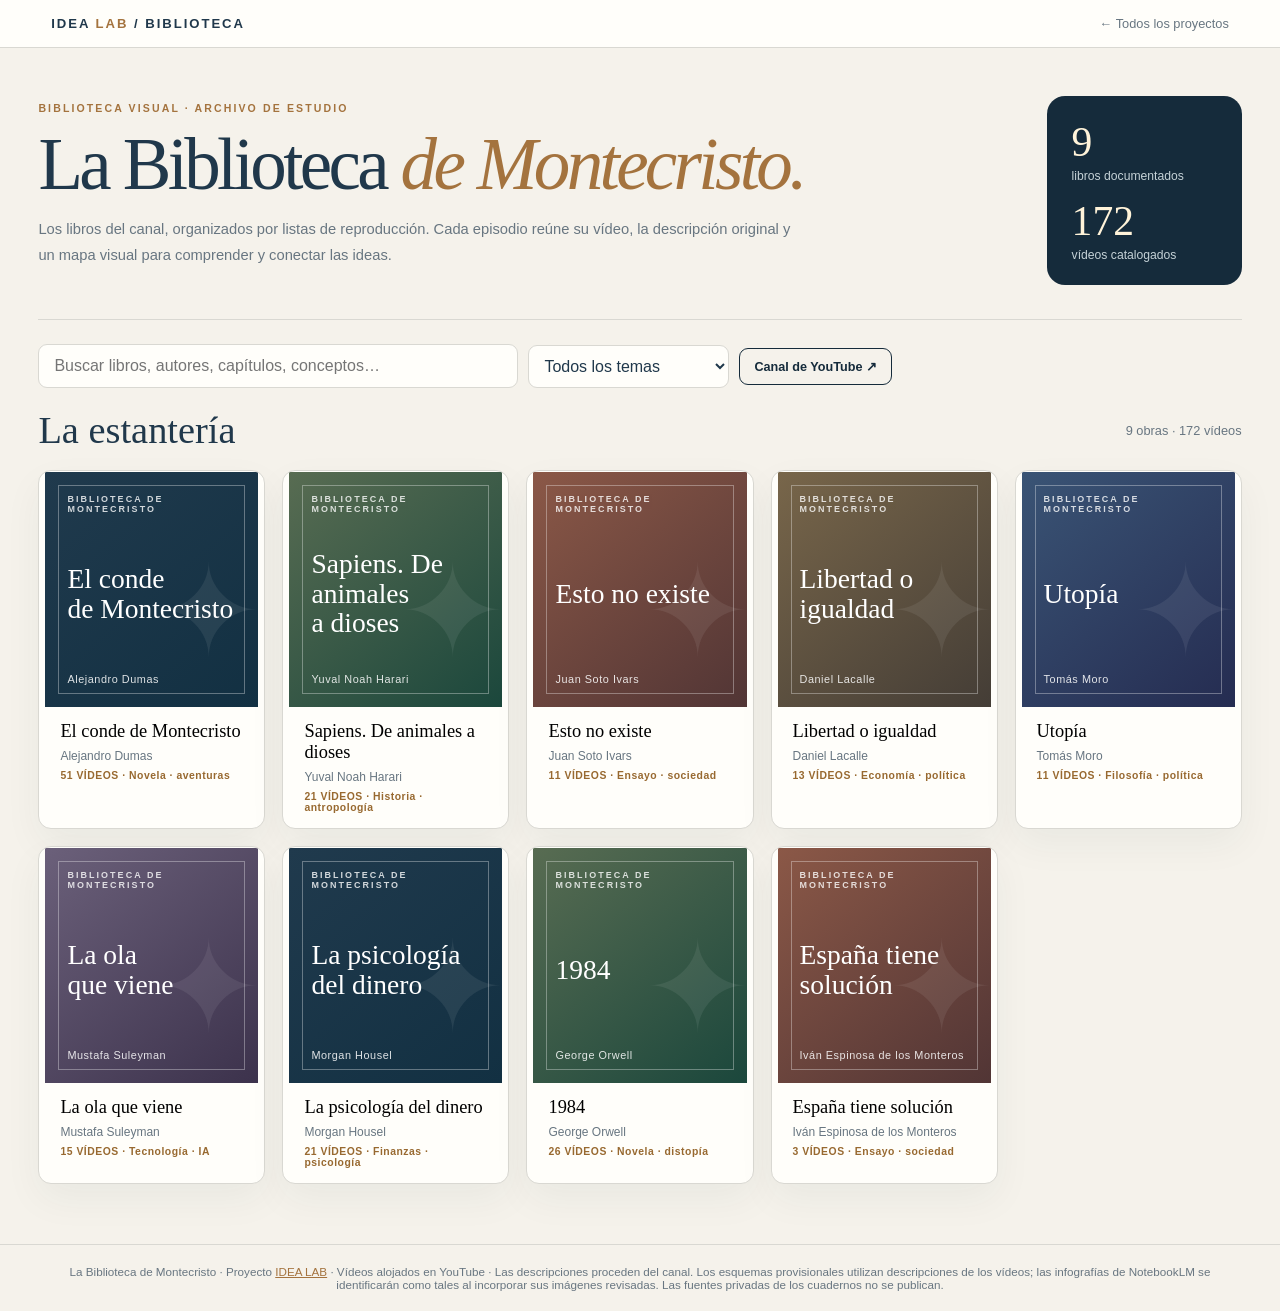
==== commit 3d021143: "Biblioteca: CTA de Amazon en ficha y distinción entre infografía verificada y provisional" ====
--- a/biblioteca-montecristo/index.html
+++ b/biblioteca-montecristo/index.html
@@ -5,7 +5,7 @@
   <section class="hero"><div><span class="eyebrow">Biblioteca visual · Archivo de estudio</span><h1>La Biblioteca <em>de Montecristo.</em></h1><p class="intro">Los libros del canal, organizados por listas de reproducción. Cada episodio reúne su vídeo, la descripción original y un mapa visual para comprender y conectar las ideas.</p></div><div class="hero-note"><b id="book-count">—</b><small>libros documentados</small><b id="video-count" style="margin-top:13px">—</b><small>vídeos catalogados</small></div></section>
   <section id="estanteria"><div class="toolbar"><input id="search" type="search" class="search" placeholder="Buscar libros, autores, capítulos, conceptos…" aria-label="Buscar en la biblioteca"><select id="topic-filter" class="filter" aria-label="Filtrar por tema"><option value="">Todos los temas</option></select><a class="button" href="https://www.youtube.com/channel/UC_Z6Sw20aaDQYg49671pzzg/playlists" target="_blank" rel="noopener noreferrer">Canal de YouTube ↗</a></div><div class="section-head"><h2>La estantería</h2><span id="results" class="count">Cargando catálogo…</span></div><div id="books" class="grid"></div><p id="status" class="status hidden"></p></section>
 </div>
-<div id="reader" class="reader"><button id="back-to-grid" class="button">← Todos los libros</button><section class="book-heading"><div><span id="book-topic" class="eyebrow"></span><h1 id="book-title"></h1><p id="book-subtitle"></p></div><div class="reader-actions"><a id="playlist-link" class="button" target="_blank" rel="noopener noreferrer">Lista de YouTube ↗</a></div></section>
-<section class="visual-section"><div class="section-head"><h2>El libro de un vistazo</h2><button class="button small" id="download-book">↓ Infografía SVG</button></div><p class="sub">Mapa conceptual de la obra y sus ejes de lectura. Infografía editorial de IDEA LAB.</p><div class="graphic-shell" id="book-graphic"></div></section>
+<div id="reader" class="reader"><button id="back-to-grid" class="button">← Todos los libros</button><section class="book-heading"><div><span id="book-topic" class="eyebrow"></span><h1 id="book-title"></h1><p id="book-subtitle"></p></div><div class="reader-actions"><a id="amazon-book-link" class="button accent" target="_blank" rel="noopener noreferrer" aria-label="Ver ediciones de este libro en Amazon España">Ver ediciones en Amazon ↗</a><a id="playlist-link" class="button" target="_blank" rel="noopener noreferrer">Lista de YouTube ↗</a></div></section>
+<section class="visual-section"><div class="section-head"><h2>El libro de un vistazo</h2><button class="button small" id="download-book">↓ Descargar infografía</button></div><p class="sub" id="book-graphic-caption">Esquema provisional. Se sustituirá por una infografía basada en las fuentes del cuaderno de NotebookLM cuando esté disponible.</p><div class="graphic-shell" id="book-graphic"></div></section>
 <section class="chapter-area"><nav id="chapter-list" class="episode-list" aria-label="Índice de capítulos"></nav><article id="episode" class="episode"><p class="status">Selecciona un capítulo para acceder a su vídeo y a sus materiales.</p></article></section></div>
-</main><footer class="footer">La Biblioteca de Montecristo · Proyecto <a href="/">IDEA LAB</a> · Vídeos alojados en YouTube · Las descripciones proceden del canal. Los mapas visuales se elaboran a partir del índice y de las descripciones, no sustituyen la lectura ni una revisión editorial.</footer><script defer src="./app.js"></script></body></html>
+</main><footer class="footer">La Biblioteca de Montecristo · Proyecto <a href="/">IDEA LAB</a> · Vídeos alojados en YouTube · Las descripciones proceden del canal. Los esquemas provisionales utilizan descripciones de los vídeos; las infografías de NotebookLM se identificarán como tales al incorporar sus imágenes revisadas. Las fuentes privadas de los cuadernos no se publican.</footer><script defer src="./app.js"></script></body></html>
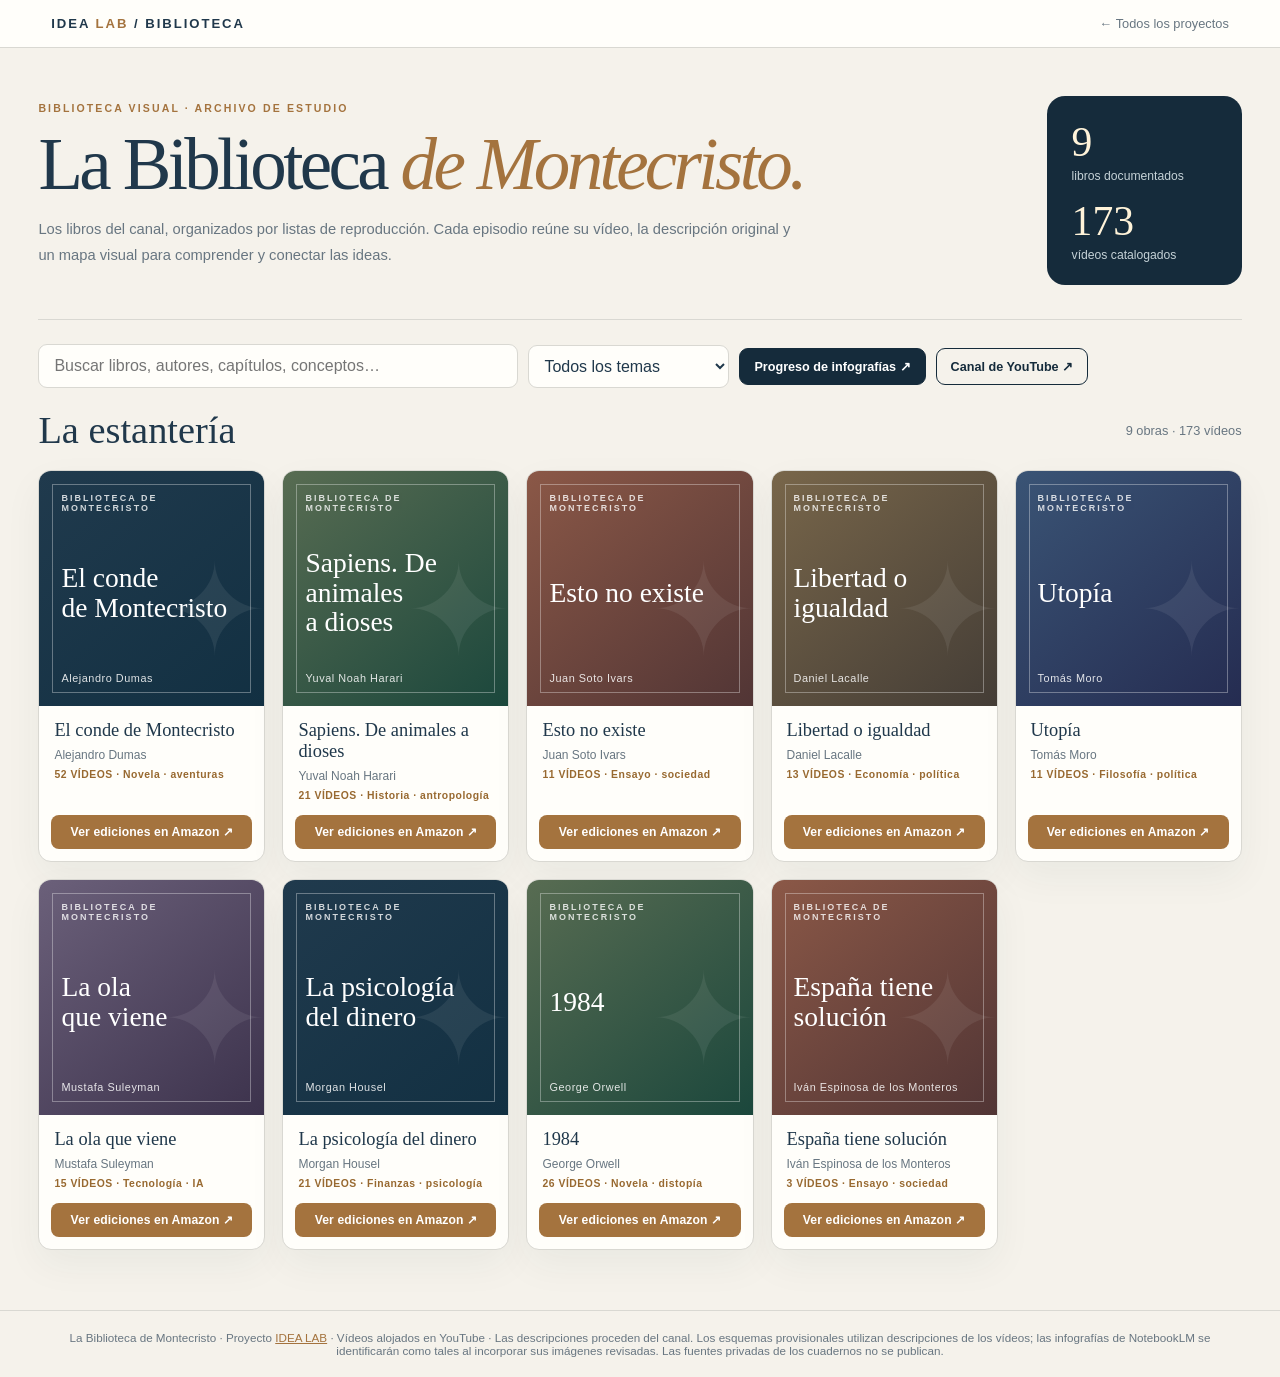
==== commit a46586b2: "Biblioteca: acceso visible a tabla de progreso desde la estantería y los libros" ====
--- a/biblioteca-montecristo/index.html
+++ b/biblioteca-montecristo/index.html
@@ -3,9 +3,9 @@
 <body><header><a class="brand" href="/">IDEA <strong>LAB</strong> / BIBLIOTECA</a><a class="back" href="/">← Todos los proyectos</a></header>
 <main><div id="landing" class="landing">
   <section class="hero"><div><span class="eyebrow">Biblioteca visual · Archivo de estudio</span><h1>La Biblioteca <em>de Montecristo.</em></h1><p class="intro">Los libros del canal, organizados por listas de reproducción. Cada episodio reúne su vídeo, la descripción original y un mapa visual para comprender y conectar las ideas.</p></div><div class="hero-note"><b id="book-count">—</b><small>libros documentados</small><b id="video-count" style="margin-top:13px">—</b><small>vídeos catalogados</small></div></section>
-  <section id="estanteria"><div class="toolbar"><input id="search" type="search" class="search" placeholder="Buscar libros, autores, capítulos, conceptos…" aria-label="Buscar en la biblioteca"><select id="topic-filter" class="filter" aria-label="Filtrar por tema"><option value="">Todos los temas</option></select><a class="button" href="https://www.youtube.com/channel/UC_Z6Sw20aaDQYg49671pzzg/playlists" target="_blank" rel="noopener noreferrer">Canal de YouTube ↗</a></div><div class="section-head"><h2>La estantería</h2><span id="results" class="count">Cargando catálogo…</span></div><div id="books" class="grid"></div><p id="status" class="status hidden"></p></section>
+  <section id="estanteria"><div class="toolbar"><input id="search" type="search" class="search" placeholder="Buscar libros, autores, capítulos, conceptos…" aria-label="Buscar en la biblioteca"><select id="topic-filter" class="filter" aria-label="Filtrar por tema"><option value="">Todos los temas</option></select><a class="button primary" href="./progreso.html">Progreso de infografías ↗</a><a class="button" href="https://www.youtube.com/channel/UC_Z6Sw20aaDQYg49671pzzg/playlists" target="_blank" rel="noopener noreferrer">Canal de YouTube ↗</a></div><div class="section-head"><h2>La estantería</h2><span id="results" class="count">Cargando catálogo…</span></div><div id="books" class="grid"></div><p id="status" class="status hidden"></p></section>
 </div>
-<div id="reader" class="reader"><button id="back-to-grid" class="button">← Todos los libros</button><section class="book-heading"><div><span id="book-topic" class="eyebrow"></span><h1 id="book-title"></h1><p id="book-subtitle"></p></div><div class="reader-actions"><a id="amazon-book-link" class="button accent" target="_blank" rel="noopener noreferrer" aria-label="Ver ediciones de este libro en Amazon España">Ver ediciones en Amazon ↗</a><a id="playlist-link" class="button" target="_blank" rel="noopener noreferrer">Lista de YouTube ↗</a></div></section>
+<div id="reader" class="reader"><button id="back-to-grid" class="button">← Todos los libros</button><section class="book-heading"><div><span id="book-topic" class="eyebrow"></span><h1 id="book-title"></h1><p id="book-subtitle"></p></div><div class="reader-actions"><a class="button" href="./progreso.html">Seguimiento de infografías ↗</a><a id="amazon-book-link" class="button accent" target="_blank" rel="noopener noreferrer" aria-label="Ver ediciones de este libro en Amazon España">Ver ediciones en Amazon ↗</a><a id="playlist-link" class="button" target="_blank" rel="noopener noreferrer">Lista de YouTube ↗</a></div></section>
 <section class="visual-section"><div class="section-head"><h2>El libro de un vistazo</h2><button class="button small" id="download-book">↓ Descargar infografía</button></div><p class="sub" id="book-graphic-caption">Esquema provisional. Se sustituirá por una infografía basada en las fuentes del cuaderno de NotebookLM cuando esté disponible.</p><div class="graphic-shell" id="book-graphic"></div></section>
 <section class="chapter-area"><nav id="chapter-list" class="episode-list" aria-label="Índice de capítulos"></nav><article id="episode" class="episode"><p class="status">Selecciona un capítulo para acceder a su vídeo y a sus materiales.</p></article></section></div>
 </main><footer class="footer">La Biblioteca de Montecristo · Proyecto <a href="/">IDEA LAB</a> · Vídeos alojados en YouTube · Las descripciones proceden del canal. Los esquemas provisionales utilizan descripciones de los vídeos; las infografías de NotebookLM se identificarán como tales al incorporar sus imágenes revisadas. Las fuentes privadas de los cuadernos no se publican.</footer><script defer src="./app.js"></script></body></html>
--- a/biblioteca-montecristo/styles.css
+++ b/biblioteca-montecristo/styles.css
@@ -1 +1,84 @@
-:root{--navy:#152b3b;--ink:#20384b;--gold:#a4733e;--cream:#f5f2eb;--paper:#fffefa;--muted:#687681;--line:#d9d8d2;--shadow:0 15px 38px #1a35420d;font-family:Inter,-apple-system,BlinkMacSystemFont,"Segoe UI",sans-serif;color:var(--ink);background:var(--cream)}*{box-sizing:border-box}body{margin:0}a{color:inherit}button,input,select{font:inherit}button{cursor:pointer}button:focus-visible,input:focus-visible,select:focus-visible,a:focus-visible{outline:3px solid var(--gold);outline-offset:3px}button{border:0}button:disabled{opacity:.45;cursor:not-allowed}header{background:var(--paper);border-bottom:1px solid var(--line);padding:16px clamp(18px,4vw,64px);display:flex;justify-content:space-between;align-items:center;gap:18px}header a{text-decoration:none}.brand{font-size:.82rem;letter-spacing:.15em;font-weight:900}.brand strong{color:var(--gold)}.back{font-size:.8rem;color:var(--muted)}.back:hover{color:var(--gold)}main{max-width:1560px;margin:0 auto;padding:22px clamp(16px,3vw,48px) 60px}.eyebrow{font-size:.66rem;letter-spacing:.2em;color:var(--gold);text-transform:uppercase;font-weight:850}.hero{display:grid;grid-template-columns:1fr auto;align-items:center;gap:28px;border-bottom:1px solid var(--line);padding:26px 0 34px}.hero h1{font:500 clamp(2.5rem,5.7vw,5.9rem)/1.02 Georgia,serif;letter-spacing:-.05em;margin:12px 0}.hero h1 em{color:var(--gold)}.intro{font-size:.92rem;max-width:770px;line-height:1.75;color:var(--muted)}.hero-note{background:var(--navy);color:#fff3d9;border-radius:18px;padding:22px 25px;min-width:195px}.hero-note b{display:block;font:500 2.6rem Georgia,serif}.hero-note small{font-size:.76rem;color:#c5d2d7}.toolbar{display:flex;align-items:center;gap:10px;flex-wrap:wrap;margin:24px 0 20px}.search{flex:1;min-width:200px;border:1px solid var(--line);border-radius:9px;background:var(--paper);padding:12px 15px;max-width:480px}.filter{border:1px solid var(--line);border-radius:9px;background:var(--paper);padding:11px;color:var(--ink);max-width:230px}.section-head{display:flex;gap:14px;align-items:center;justify-content:space-between;flex-wrap:wrap;margin-bottom:18px}.section-head h2{font:500 clamp(1.7rem,3vw,2.5rem) Georgia,serif;margin:0}.count{font-size:.8rem;color:var(--muted)}.grid{display:grid;grid-template-columns:repeat(auto-fill,minmax(210px,1fr));gap:17px}.book{background:var(--paper);border:1px solid var(--line);border-radius:13px;text-align:left;overflow:hidden;min-height:330px;box-shadow:var(--shadow);transition:transform .14s,box-shadow .14s;display:flex;flex-direction:column}.book:hover{transform:translateY(-4px);box-shadow:0 15px 38px #1a354424}.cover{height:235px;display:flex;flex-direction:column;justify-content:space-between;padding:22px;color:#fff;position:relative;overflow:hidden;background:linear-gradient(140deg,#203a4d,#123042)}.cover:before{content:"";position:absolute;inset:13px;border:1px solid #ffffff55;pointer-events:none}.cover:after{content:"✦";font:8rem Georgia,serif;position:absolute;right:-4px;top:65px;color:#ffffff13}.cover .series{font-size:.56rem;letter-spacing:.23em;font-weight:750;opacity:.8;position:relative;z-index:1}.cover-title{font:500 clamp(1.55rem,2.15vw,2.1rem)/1.08 Georgia,serif;position:relative;z-index:1;text-wrap:balance}.cover-author{font-size:.68rem;letter-spacing:.05em;position:relative;z-index:1;opacity:.86}.book:nth-child(6n+2) .cover{background:linear-gradient(140deg,#586c52,#1b473c)}.book:nth-child(6n+3) .cover{background:linear-gradient(140deg,#8b5847,#513535)}.book:nth-child(6n+4) .cover{background:linear-gradient(140deg,#78664a,#443d36)}.book:nth-child(6n+5) .cover{background:linear-gradient(140deg,#3a5475,#252c51)}.book:nth-child(6n) .cover{background:linear-gradient(140deg,#6b607a,#3c324c)}.book-info{padding:14px 15px;display:grid;gap:7px}.book-info strong{font:500 1.15rem Georgia,serif}.meta{font-size:.75rem;color:var(--muted)}.pill{display:inline-block;font-size:.65rem;font-weight:800;letter-spacing:.05em;color:#986930}.pills{display:flex;gap:8px;align-items:center;flex-wrap:wrap}.button{display:inline-flex;align-items:center;justify-content:center;padding:10px 14px;border:1px solid var(--navy);border-radius:9px;background:transparent;text-decoration:none;color:var(--navy);font-size:.79rem;font-weight:750}.button:hover{background:#ebe6da}.button.primary{background:var(--navy);color:#fff}.button.primary:hover{background:#28455e}.button.accent{background:var(--gold);color:white;border-color:var(--gold)}.button.small{padding:7px 10px;font-size:.72rem}.reader{display:none}.reader.active{display:block}.landing.hidden{display:none}#back-to-grid{margin:5px 0 22px}.book-heading{display:grid;grid-template-columns:minmax(0,1fr) auto;align-items:start;gap:20px;padding-bottom:26px;border-bottom:1px solid var(--line)}.book-heading h1{font:500 clamp(2.25rem,5vw,4.4rem)/1.08 Georgia,serif;letter-spacing:-.04em;margin:8px 0 11px}.book-heading p{max-width:780px;font-size:.91rem;line-height:1.72;color:var(--muted);margin:0}.reader-actions{display:flex;gap:9px;align-items:center;flex-wrap:wrap;justify-content:flex-end}.visual-section{margin-top:32px}.visual-section h2{font:500 1.8rem Georgia,serif;margin:0}.sub{font-size:.77rem;color:var(--muted);line-height:1.55;margin:7px 0 16px}.graphic-shell{background:var(--paper);border:1px solid var(--line);border-radius:14px;overflow-x:auto;box-shadow:var(--shadow)}.graphic-shell svg{width:100%;min-width:610px;display:block}.graphic-footer{display:flex;justify-content:space-between;align-items:center;gap:12px;flex-wrap:wrap;margin-top:9px}.graphic-footer small{font-size:.69rem;color:var(--muted)}.chapter-area{display:grid;grid-template-columns:minmax(255px,340px) minmax(0,1fr);gap:23px;align-items:start;margin-top:33px}.episode-list{background:var(--paper);border:1px solid var(--line);border-radius:13px;overflow:hidden;max-height:80vh;overflow-y:auto;position:sticky;top:15px}.episode-list h2{position:sticky;top:0;background:var(--paper);border-bottom:1px solid var(--line);font:500 1.26rem Georgia,serif;margin:0;padding:18px}.episode-row{padding:12px 13px;border-bottom:1px solid #ecebe5;display:flex;align-items:flex-start;gap:12px;width:100%;text-align:left;color:var(--ink);background:transparent}.episode-row:hover{background:#f2eee5}.episode-row.active{background:#e8e4d9;border-left:3px solid var(--gold);padding-left:10px}.episode-n{background:#eee7db;color:#8b6032;flex:0 0 36px;min-height:32px;display:flex;align-items:center;justify-content:center;border-radius:7px;font-size:.72rem;font-weight:850}.episode-row strong{font-size:.75rem;line-height:1.4;display:block;font-weight:750}.episode-row small{color:var(--muted);font-size:.65rem;display:block;margin-top:5px}.episode{background:var(--paper);border:1px solid var(--line);border-radius:13px;padding:22px;min-width:0}.episode h2{font:500 clamp(1.7rem,3vw,2.35rem) Georgia,serif;line-height:1.18;margin:10px 0 16px}.video-box{aspect-ratio:16/9;background:#152b3b;border-radius:10px;overflow:hidden;position:relative}.video-box iframe{width:100%;height:100%;border:0}.video-box img{width:100%;height:100%;object-fit:cover;opacity:.67}.play{position:absolute;inset:0;width:100%;height:100%;background:transparent;color:white;display:grid;place-items:center;font-size:3.9rem;text-shadow:0 3px 15px #000}.play span{background:#0008;border-radius:70px;display:flex;width:74px;height:74px;align-items:center;justify-content:center;padding-left:6px}.episode-toolbar{display:flex;align-items:center;justify-content:space-between;gap:9px;flex-wrap:wrap;margin:13px 0 22px}.description{white-space:pre-wrap;color:#4e606c;line-height:1.73;font-size:.89rem;max-height:265px;overflow:hidden}.description.expanded{max-height:none}.text-expand{background:transparent;text-decoration:underline;color:var(--gold);padding:8px 0;font-size:.78rem}.chapter-visual h3{font:500 1.4rem Georgia,serif;margin:25px 0 0}.status{padding:18px 20px;border:1px solid var(--line);border-radius:11px;background:var(--paper);color:var(--muted)}.footer{padding:20px clamp(18px,4vw,64px);border-top:1px solid var(--line);color:var(--muted);font-size:.73rem;text-align:center}.footer a{color:var(--gold)}.hidden{display:none!important}@media(max-width:900px){.chapter-area{grid-template-columns:1fr}.episode-list{position:static;max-height:240px}.book-heading{grid-template-columns:1fr}.reader-actions{justify-content:flex-start}}@media(max-width:600px){header{padding:13px 15px}.brand{font-size:.68rem}.back{font-size:.7rem}.hero{grid-template-columns:1fr;padding:12px 0 20px;gap:9px}.hero h1{font-size:2.7rem}.hero-note{min-width:0;display:flex;align-items:center;gap:12px;padding:12px}.hero-note b{font-size:1.9rem}.intro{font-size:.8rem}.grid{grid-template-columns:repeat(2,minmax(0,1fr));gap:10px}.cover{height:180px;padding:16px}.cover-title{font-size:1.45rem}.book{min-height:260px}.book-info{padding:10px}.book-info strong{font-size:.96rem}.toolbar{margin:17px 0}.search{min-width:100%}.filter{flex:1;max-width:none}.book-heading h1{font-size:2.45rem}.episode{padding:13px}.episode h2{font-size:1.65rem}.chapter-area{gap:13px}.section-head h2{font-size:1.65rem}.visual-section{margin-top:23px}.graphic-shell svg{min-width:640px}}+:root{--navy:#152b3b;--ink:#20384b;--gold:#a4733e;--cream:#f5f2eb;--paper:#fffefa;--muted:#687681;--line:#d9d8d2;--shadow:0 15px 38px #1a35420d;font-family:Inter,-apple-system,BlinkMacSystemFont,"Segoe UI",sans-serif;color:var(--ink);background:var(--cream)}*{box-sizing:border-box}body{margin:0}a{color:inherit}button,input,select{font:inherit}button{cursor:pointer}button:focus-visible,input:focus-visible,select:focus-visible,a:focus-visible{outline:3px solid var(--gold);outline-offset:3px}button{border:0}button:disabled{opacity:.45;cursor:not-allowed}header{background:var(--paper);border-bottom:1px solid var(--line);padding:16px clamp(18px,4vw,64px);display:flex;justify-content:space-between;align-items:center;gap:18px}header a{text-decoration:none}.brand{font-size:.82rem;letter-spacing:.15em;font-weight:900}.brand strong{color:var(--gold)}.back{font-size:.8rem;color:var(--muted)}.back:hover{color:var(--gold)}main{max-width:1560px;margin:0 auto;padding:22px clamp(16px,3vw,48px) 60px}.eyebrow{font-size:.66rem;letter-spacing:.2em;color:var(--gold);text-transform:uppercase;font-weight:850}.hero{display:grid;grid-template-columns:1fr auto;align-items:center;gap:28px;border-bottom:1px solid var(--line);padding:26px 0 34px}.hero h1{font:500 clamp(2.5rem,5.7vw,5.9rem)/1.02 Georgia,serif;letter-spacing:-.05em;margin:12px 0}.hero h1 em{color:var(--gold)}.intro{font-size:.92rem;max-width:770px;line-height:1.75;color:var(--muted)}.hero-note{background:var(--navy);color:#fff3d9;border-radius:18px;padding:22px 25px;min-width:195px}.hero-note b{display:block;font:500 2.6rem Georgia,serif}.hero-note small{font-size:.76rem;color:#c5d2d7}.toolbar{display:flex;align-items:center;gap:10px;flex-wrap:wrap;margin:24px 0 20px}.search{flex:1;min-width:200px;border:1px solid var(--line);border-radius:9px;background:var(--paper);padding:12px 15px;max-width:480px}.filter{border:1px solid var(--line);border-radius:9px;background:var(--paper);padding:11px;color:var(--ink);max-width:230px}.section-head{display:flex;gap:14px;align-items:center;justify-content:space-between;flex-wrap:wrap;margin-bottom:18px}.section-head h2{font:500 clamp(1.7rem,3vw,2.5rem) Georgia,serif;margin:0}.count{font-size:.8rem;color:var(--muted)}.grid{display:grid;grid-template-columns:repeat(auto-fill,minmax(210px,1fr));gap:17px}.book{background:var(--paper);border:1px solid var(--line);border-radius:13px;text-align:left;overflow:hidden;min-height:330px;box-shadow:var(--shadow);transition:transform .14s,box-shadow .14s;display:flex;flex-direction:column}.book:hover{transform:translateY(-4px);box-shadow:0 15px 38px #1a354424}.cover{height:235px;display:flex;flex-direction:column;justify-content:space-between;padding:22px;color:#fff;position:relative;overflow:hidden;background:linear-gradient(140deg,#203a4d,#123042)}.cover:before{content:"";position:absolute;inset:13px;border:1px solid #ffffff55;pointer-events:none}.cover:after{content:"✦";font:8rem Georgia,serif;position:absolute;right:-4px;top:65px;color:#ffffff13}.cover .series{font-size:.56rem;letter-spacing:.23em;font-weight:750;opacity:.8;position:relative;z-index:1}.cover-title{font:500 clamp(1.55rem,2.15vw,2.1rem)/1.08 Georgia,serif;position:relative;z-index:1;text-wrap:balance}.cover-author{font-size:.68rem;letter-spacing:.05em;position:relative;z-index:1;opacity:.86}.book:nth-child(6n+2) .cover{background:linear-gradient(140deg,#586c52,#1b473c)}.book:nth-child(6n+3) .cover{background:linear-gradient(140deg,#8b5847,#513535)}.book:nth-child(6n+4) .cover{background:linear-gradient(140deg,#78664a,#443d36)}.book:nth-child(6n+5) .cover{background:linear-gradient(140deg,#3a5475,#252c51)}.book:nth-child(6n) .cover{background:linear-gradient(140deg,#6b607a,#3c324c)}.book-info{padding:14px 15px;display:grid;gap:7px}.book-info strong{font:500 1.15rem Georgia,serif}.meta{font-size:.75rem;color:var(--muted)}.pill{display:inline-block;font-size:.65rem;font-weight:800;letter-spacing:.05em;color:#986930}.pills{display:flex;gap:8px;align-items:center;flex-wrap:wrap}.button{display:inline-flex;align-items:center;justify-content:center;padding:10px 14px;border:1px solid var(--navy);border-radius:9px;background:transparent;text-decoration:none;color:var(--navy);font-size:.79rem;font-weight:750}.button:hover{background:#ebe6da}.button.primary{background:var(--navy);color:#fff}.button.primary:hover{background:#28455e}.button.accent{background:var(--gold);color:white;border-color:var(--gold)}.button.small{padding:7px 10px;font-size:.72rem}.reader{display:none}.reader.active{display:block}.landing.hidden{display:none}#back-to-grid{margin:5px 0 22px}.book-heading{display:grid;grid-template-columns:minmax(0,1fr) auto;align-items:start;gap:20px;padding-bottom:26px;border-bottom:1px solid var(--line)}.book-heading h1{font:500 clamp(2.25rem,5vw,4.4rem)/1.08 Georgia,serif;letter-spacing:-.04em;margin:8px 0 11px}.book-heading p{max-width:780px;font-size:.91rem;line-height:1.72;color:var(--muted);margin:0}.reader-actions{display:flex;gap:9px;align-items:center;flex-wrap:wrap;justify-content:flex-end}.visual-section{margin-top:32px}.visual-section h2{font:500 1.8rem Georgia,serif;margin:0}.sub{font-size:.77rem;color:var(--muted);line-height:1.55;margin:7px 0 16px}.graphic-shell{background:var(--paper);border:1px solid var(--line);border-radius:14px;overflow-x:auto;box-shadow:var(--shadow)}.graphic-shell svg{width:100%;min-width:610px;display:block}.graphic-footer{display:flex;justify-content:space-between;align-items:center;gap:12px;flex-wrap:wrap;margin-top:9px}.graphic-footer small{font-size:.69rem;color:var(--muted)}.chapter-area{display:grid;grid-template-columns:minmax(255px,340px) minmax(0,1fr);gap:23px;align-items:start;margin-top:33px}.episode-list{background:var(--paper);border:1px solid var(--line);border-radius:13px;overflow:hidden;max-height:80vh;overflow-y:auto;position:sticky;top:15px}.episode-list h2{position:sticky;top:0;background:var(--paper);border-bottom:1px solid var(--line);font:500 1.26rem Georgia,serif;margin:0;padding:18px}.episode-row{padding:12px 13px;border-bottom:1px solid #ecebe5;display:flex;align-items:flex-start;gap:12px;width:100%;text-align:left;color:var(--ink);background:transparent}.episode-row:hover{background:#f2eee5}.episode-row.active{background:#e8e4d9;border-left:3px solid var(--gold);padding-left:10px}.episode-n{background:#eee7db;color:#8b6032;flex:0 0 36px;min-height:32px;display:flex;align-items:center;justify-content:center;border-radius:7px;font-size:.72rem;font-weight:850}.episode-row strong{font-size:.75rem;line-height:1.4;display:block;font-weight:750}.episode-row small{color:var(--muted);font-size:.65rem;display:block;margin-top:5px}.episode{background:var(--paper);border:1px solid var(--line);border-radius:13px;padding:22px;min-width:0}.episode h2{font:500 clamp(1.7rem,3vw,2.35rem) Georgia,serif;line-height:1.18;margin:10px 0 16px}.video-box{aspect-ratio:16/9;background:#152b3b;border-radius:10px;overflow:hidden;position:relative}.video-box iframe{width:100%;height:100%;border:0}.video-box img{width:100%;height:100%;object-fit:cover;opacity:.67}.play{position:absolute;inset:0;width:100%;height:100%;background:transparent;color:white;display:grid;place-items:center;font-size:3.9rem;text-shadow:0 3px 15px #000}.play span{background:#0008;border-radius:70px;display:flex;width:74px;height:74px;align-items:center;justify-content:center;padding-left:6px}.episode-toolbar{display:flex;align-items:center;justify-content:space-between;gap:9px;flex-wrap:wrap;margin:13px 0 22px}.description{white-space:pre-wrap;color:#4e606c;line-height:1.73;font-size:.89rem;max-height:265px;overflow:hidden}.description.expanded{max-height:none}.text-expand{background:transparent;text-decoration:underline;color:var(--gold);padding:8px 0;font-size:.78rem}.chapter-visual h3{font:500 1.4rem Georgia,serif;margin:25px 0 0}.status{padding:18px 20px;border:1px solid var(--line);border-radius:11px;background:var(--paper);color:var(--muted)}.footer{padding:20px clamp(18px,4vw,64px);border-top:1px solid var(--line);color:var(--muted);font-size:.73rem;text-align:center}.footer a{color:var(--gold)}.hidden{display:none!important}@media(max-width:900px){.chapter-area{grid-template-columns:1fr}.episode-list{position:static;max-height:240px}.book-heading{grid-template-columns:1fr}.reader-actions{justify-content:flex-start}}@media(max-width:600px){header{padding:13px 15px}.brand{font-size:.68rem}.back{font-size:.7rem}.hero{grid-template-columns:1fr;padding:12px 0 20px;gap:9px}.hero h1{font-size:2.7rem}.hero-note{min-width:0;display:flex;align-items:center;gap:12px;padding:12px}.hero-note b{font-size:1.9rem}.intro{font-size:.8rem}.grid{grid-template-columns:repeat(2,minmax(0,1fr));gap:10px}.cover{height:180px;padding:16px}.cover-title{font-size:1.45rem}.book{min-height:260px}.book-info{padding:10px}.book-info strong{font-size:.96rem}.toolbar{margin:17px 0}.search{min-width:100%}.filter{flex:1;max-width:none}.book-heading h1{font-size:2.45rem}.episode{padding:13px}.episode h2{font-size:1.65rem}.chapter-area{gap:13px}.section-head h2{font-size:1.65rem}.visual-section{margin-top:23px}.graphic-shell svg{min-width:640px}}
+/* Biblioteca: acciones independientes de apertura y compra, sin enlaces anidados en botones. */
+.book-open{background:transparent;color:inherit;text-align:left;width:100%;padding:0;flex:1;display:flex;flex-direction:column}
+.book-open .cover{width:100%}
+.book-open .book-info{width:100%}
+.amazon-card-link{display:block;text-decoration:none;color:#fff;background:var(--gold);font-size:.76rem;font-weight:800;letter-spacing:.01em;text-align:center;margin:0 12px 12px;border-radius:8px;padding:10px 8px;transition:background .14s}
+.amazon-card-link:hover{background:#885b2c}
+.notebooklm-image{width:100%;height:auto;max-height:900px;object-fit:contain;display:block;cursor:zoom-in;background:var(--paper);border-radius:12px}
+.image-lightbox{border:0;border-radius:12px;max-width:min(98vw,1600px);max-height:96vh;padding:14px;background:#fffefa;box-shadow:0 20px 70px #0c202b70;overflow:auto}
+.image-lightbox::backdrop{background:#061724ce}
+.image-lightbox img{max-width:100%;height:auto;display:block;margin-top:10px}
+.image-lightbox .button{display:block;margin-left:auto}
+@media(max-width:600px){.amazon-card-link{font-size:.65rem;padding:9px 5px;margin:0 7px 8px}.image-lightbox{max-width:98vw;padding:7px}.book-open .book-info{padding:10px}}
+
+.volume-graphic{padding:17px;border-bottom:1px solid var(--line)}
+.volume-graphic:last-child{border-bottom:0}
+.volume-heading{display:flex;align-items:center;justify-content:space-between;gap:12px;margin-bottom:12px;flex-wrap:wrap}
+.volume-heading strong{font:500 1.45rem Georgia,serif;color:var(--ink)}
+@media(max-width:600px){.volume-graphic{padding:9px}.volume-heading strong{font-size:1.16rem}}
+
+/* Progreso editorial de infografías — etapas reales, una fila por vídeo. */
+.progress-main{max-width:1480px}
+.progress-intro{padding:32px 0 26px;border-bottom:1px solid var(--line)}
+.progress-intro h1{font:500 clamp(2.3rem,5.5vw,4.6rem)/1.04 Georgia,serif;letter-spacing:-.045em;margin:12px 0 16px}
+.progress-intro h1 em{color:var(--gold)}
+.progress-intro p{color:var(--muted);font-size:.94rem;max-width:880px;line-height:1.7;margin:0 0 16px}
+.progress-updated{color:var(--muted);font-size:.76rem}
+.progress-phases{display:grid;grid-template-columns:repeat(2,minmax(0,1fr));gap:18px;margin:26px 0 38px}
+.progress-phase{background:var(--paper);border:1px solid var(--line);box-shadow:var(--shadow);border-radius:14px;padding:23px 24px}
+.progress-phase-top{display:flex;justify-content:space-between;align-items:flex-end;gap:12px;margin-bottom:18px}
+.progress-phase h2{font:500 clamp(1.35rem,2.1vw,2rem) Georgia,serif;margin:5px 0 0}
+.progress-ratio{font:500 clamp(1.3rem,2.4vw,2rem) Georgia,serif;font-variant-numeric:tabular-nums;white-space:nowrap;color:var(--navy)}
+.progress-track{height:10px;border-radius:99px;background:#e9e7e0;overflow:hidden}
+.progress-fill{height:100%;width:0;background:var(--gold);transition:width .3s ease}
+.progress-fill.corrected{background:var(--navy)}
+.progress-phase p{font-size:.76rem;line-height:1.65;color:var(--muted);margin:13px 0 0;max-width:540px}
+.progress-board,.progress-general{margin-bottom:32px}
+.progress-toolbar{display:flex;flex-wrap:wrap;align-items:end;gap:12px;margin:15px 0}
+.progress-field{display:flex;flex-direction:column;gap:7px;color:var(--muted);font-weight:700;font-size:.72rem}
+.progress-field .filter{max-width:none;min-width:200px}
+.progress-field.search-field{flex:1;min-width:210px}
+.progress-field .search{max-width:none;width:100%}
+.progress-guidance{font-size:.78rem;line-height:1.65;color:var(--muted);margin:12px 0}
+.progress-table-wrap{overflow-x:auto;background:var(--paper);border:1px solid var(--line);border-radius:13px;box-shadow:var(--shadow)}
+.progress-table{width:100%;min-width:750px;border-collapse:collapse;text-align:left;font-size:.82rem}
+.progress-table thead{background:#ecebe5}
+.progress-table th{padding:14px 17px;color:var(--ink);font-weight:800;border-bottom:1px solid var(--line);white-space:nowrap}
+.progress-table th small{font-size:.68rem;color:var(--muted);font-weight:500}
+.progress-table td{padding:12px 16px;border-bottom:1px solid #e6e4dd;vertical-align:middle}
+.progress-table tbody tr:last-child td{border-bottom:0}
+.progress-table tbody tr:hover{background:#f7f6f0}
+.progress-number{width:115px;white-space:nowrap;font-variant-numeric:tabular-nums}
+.progress-cell-title{min-width:270px}
+.progress-cell-title strong{display:block;font-weight:650;font-size:.83rem;line-height:1.4}
+.progress-cell-title small{display:block;margin-top:6px;color:var(--muted);font-size:.67rem;font-family:monospace}
+.progress-status{display:inline-flex;align-items:center;justify-content:center;padding:6px 9px;border-radius:7px;line-height:1.25;white-space:nowrap;background:#eeece6;color:#6b6d6c;font-size:.7rem;font-weight:750}
+.progress-status-generada{background:#e1ecdf;color:#315e42}
+.progress-status-generando{background:#e3eaf0;color:#335776}
+.progress-status-en_cola{background:#f4ecdd;color:#86652d}
+.progress-status-error{background:#f8e7e5;color:#98443b}
+.progress-status-corrected{background:var(--navy);color:white}
+.progress-status-pending{background:#eeece6;color:#666b70}
+.progress-small-link{display:inline-block;font-size:.72rem;font-weight:700;text-decoration:none;color:#3d6681;margin:5px 12px 0 0;white-space:nowrap}
+.progress-small-link:hover{text-decoration:underline}
+.progress-links{min-width:135px}
+.progress-verified-note,.progress-empty{color:var(--muted);font-size:.77rem;margin:12px 0}
+.progress-warning{font-size:.78rem;color:#894a30;margin:12px 0;padding:11px 13px;border-left:3px solid #c7a267;background:#fbf5e8}
+.progress-general-list{background:var(--paper);border:1px solid var(--line);border-radius:12px}
+.progress-general-item{display:flex;gap:12px;align-items:center;justify-content:flex-start;flex-wrap:wrap;padding:12px 17px;border-bottom:1px solid var(--line);font-size:.8rem}
+.progress-general-item:last-child{border-bottom:0}
+.progress-general-name{flex:1;min-width:250px;font-weight:600}
+@media(max-width:760px){
+  .progress-phases{grid-template-columns:1fr;gap:12px;margin:18px 0 30px}
+  .progress-phase{padding:16px}
+  .progress-intro{padding:12px 0 18px}
+  .progress-toolbar{gap:8px}
+  .progress-field{flex:1;min-width:150px}
+  .progress-field .filter{min-width:0;width:100%}
+  .progress-field.search-field{min-width:100%}
+  .progress-table{font-size:.75rem}
+  .progress-table td{padding:10px 12px}
+  .progress-table th{padding:11px 12px}
+  .progress-status{padding:5px 7px;font-size:.67rem}
+}
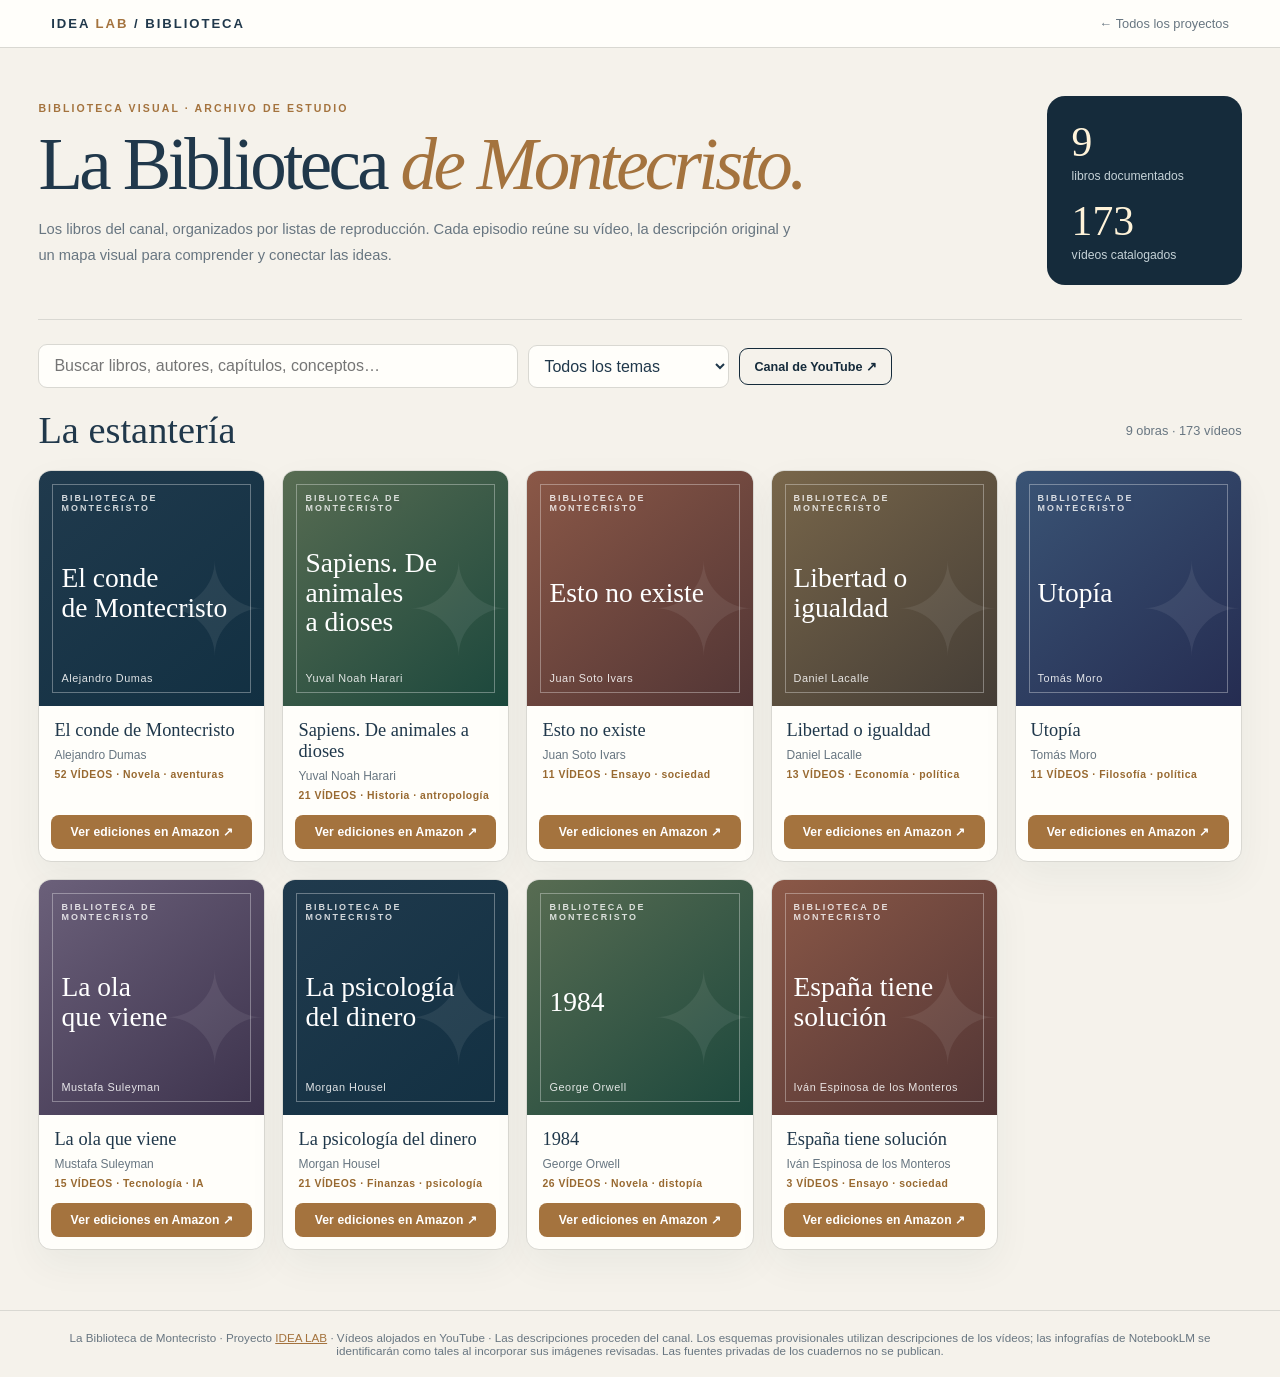
==== commit c7c1e156: "Retirar únicamente la interfaz y sincronización pública de progreso de infografías" ====
--- a/biblioteca-montecristo/index.html
+++ b/biblioteca-montecristo/index.html
@@ -3,9 +3,9 @@
 <body><header><a class="brand" href="/">IDEA <strong>LAB</strong> / BIBLIOTECA</a><a class="back" href="/">← Todos los proyectos</a></header>
 <main><div id="landing" class="landing">
   <section class="hero"><div><span class="eyebrow">Biblioteca visual · Archivo de estudio</span><h1>La Biblioteca <em>de Montecristo.</em></h1><p class="intro">Los libros del canal, organizados por listas de reproducción. Cada episodio reúne su vídeo, la descripción original y un mapa visual para comprender y conectar las ideas.</p></div><div class="hero-note"><b id="book-count">—</b><small>libros documentados</small><b id="video-count" style="margin-top:13px">—</b><small>vídeos catalogados</small></div></section>
-  <section id="estanteria"><div class="toolbar"><input id="search" type="search" class="search" placeholder="Buscar libros, autores, capítulos, conceptos…" aria-label="Buscar en la biblioteca"><select id="topic-filter" class="filter" aria-label="Filtrar por tema"><option value="">Todos los temas</option></select><a class="button primary" href="./progreso.html">Progreso de infografías ↗</a><a class="button" href="https://www.youtube.com/channel/UC_Z6Sw20aaDQYg49671pzzg/playlists" target="_blank" rel="noopener noreferrer">Canal de YouTube ↗</a></div><div class="section-head"><h2>La estantería</h2><span id="results" class="count">Cargando catálogo…</span></div><div id="books" class="grid"></div><p id="status" class="status hidden"></p></section>
+  <section id="estanteria"><div class="toolbar"><input id="search" type="search" class="search" placeholder="Buscar libros, autores, capítulos, conceptos…" aria-label="Buscar en la biblioteca"><select id="topic-filter" class="filter" aria-label="Filtrar por tema"><option value="">Todos los temas</option></select><a class="button" href="https://www.youtube.com/channel/UC_Z6Sw20aaDQYg49671pzzg/playlists" target="_blank" rel="noopener noreferrer">Canal de YouTube ↗</a></div><div class="section-head"><h2>La estantería</h2><span id="results" class="count">Cargando catálogo…</span></div><div id="books" class="grid"></div><p id="status" class="status hidden"></p></section>
 </div>
-<div id="reader" class="reader"><button id="back-to-grid" class="button">← Todos los libros</button><section class="book-heading"><div><span id="book-topic" class="eyebrow"></span><h1 id="book-title"></h1><p id="book-subtitle"></p></div><div class="reader-actions"><a class="button" href="./progreso.html">Seguimiento de infografías ↗</a><a id="amazon-book-link" class="button accent" target="_blank" rel="noopener noreferrer" aria-label="Ver ediciones de este libro en Amazon España">Ver ediciones en Amazon ↗</a><a id="playlist-link" class="button" target="_blank" rel="noopener noreferrer">Lista de YouTube ↗</a></div></section>
+<div id="reader" class="reader"><button id="back-to-grid" class="button">← Todos los libros</button><section class="book-heading"><div><span id="book-topic" class="eyebrow"></span><h1 id="book-title"></h1><p id="book-subtitle"></p></div><div class="reader-actions"><a id="amazon-book-link" class="button accent" target="_blank" rel="noopener noreferrer" aria-label="Ver ediciones de este libro en Amazon España">Ver ediciones en Amazon ↗</a><a id="playlist-link" class="button" target="_blank" rel="noopener noreferrer">Lista de YouTube ↗</a></div></section>
 <section class="visual-section"><div class="section-head"><h2>El libro de un vistazo</h2><button class="button small" id="download-book">↓ Descargar infografía</button></div><p class="sub" id="book-graphic-caption">Esquema provisional. Se sustituirá por una infografía basada en las fuentes del cuaderno de NotebookLM cuando esté disponible.</p><div class="graphic-shell" id="book-graphic"></div></section>
 <section class="chapter-area"><nav id="chapter-list" class="episode-list" aria-label="Índice de capítulos"></nav><article id="episode" class="episode"><p class="status">Selecciona un capítulo para acceder a su vídeo y a sus materiales.</p></article></section></div>
 </main><footer class="footer">La Biblioteca de Montecristo · Proyecto <a href="/">IDEA LAB</a> · Vídeos alojados en YouTube · Las descripciones proceden del canal. Los esquemas provisionales utilizan descripciones de los vídeos; las infografías de NotebookLM se identificarán como tales al incorporar sus imágenes revisadas. Las fuentes privadas de los cuadernos no se publican.</footer><script defer src="./app.js"></script></body></html>
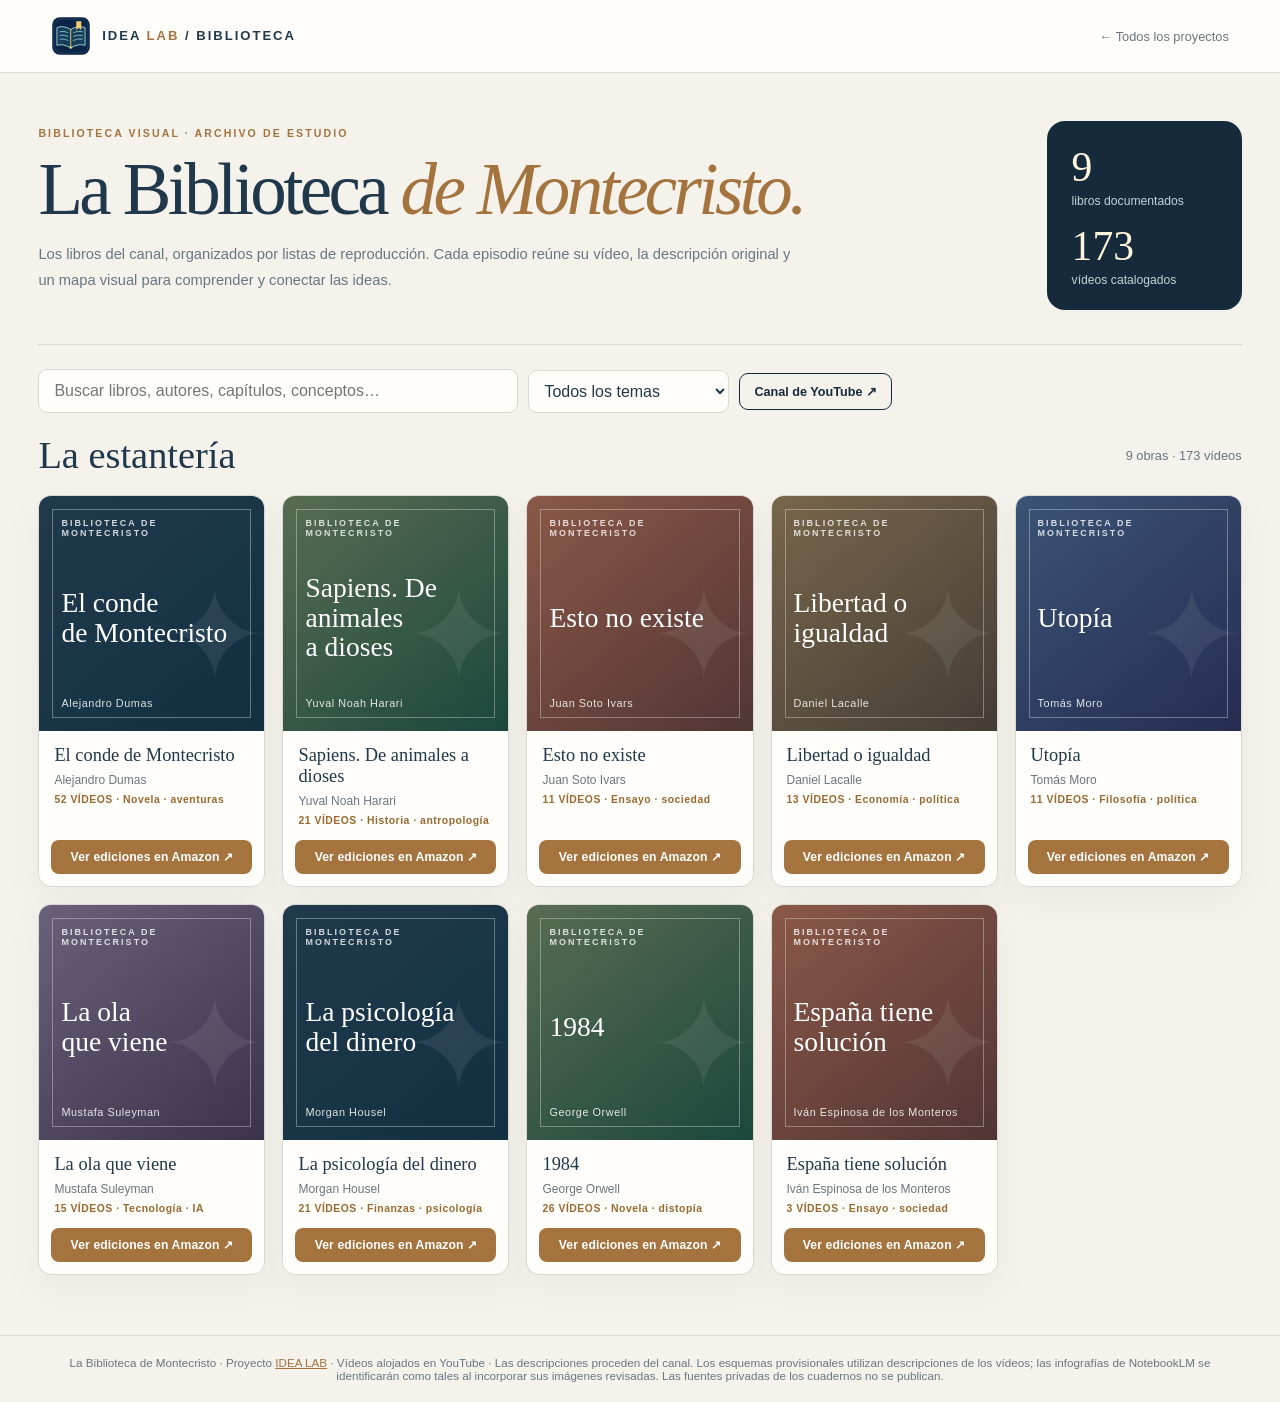
==== commit 3a41f1bc: "Añadir logotipo visible y favicon propio a Biblioteca de Montecristo" ====
--- a/biblioteca-montecristo/index.html
+++ b/biblioteca-montecristo/index.html
@@ -1,6 +1,6 @@
 <!doctype html>
-<html lang="es"><head><meta charset="utf-8"><meta name="viewport" content="width=device-width,initial-scale=1"><meta name="theme-color" content="#f5f2eb"><meta name="description" content="La Biblioteca de Montecristo: libros, capítulos y vídeos del canal de YouTube, con infografías de estudio por obra y capítulo. Proyecto IDEA LAB."><title>La Biblioteca de Montecristo · IDEA LAB</title><link rel="stylesheet" href="./styles.css"></head>
-<body><header><a class="brand" href="/">IDEA <strong>LAB</strong> / BIBLIOTECA</a><a class="back" href="/">← Todos los proyectos</a></header>
+<html lang="es"><head><meta charset="utf-8"><meta name="viewport" content="width=device-width,initial-scale=1"><meta name="theme-color" content="#f5f2eb"><meta name="description" content="La Biblioteca de Montecristo: libros, capítulos y vídeos del canal de YouTube, con infografías de estudio por obra y capítulo. Proyecto IDEA LAB."><title>La Biblioteca de Montecristo · IDEA LAB</title><link rel="icon" type="image/svg+xml" sizes="any" href="/project-icons/biblioteca-montecristo.svg"><link rel="stylesheet" href="./styles.css"></head>
+<body><header><a class="brand" href="/" aria-label="IDEA LAB · Biblioteca de Montecristo · Todos los proyectos"><img class="brand-icon" src="/project-icons/biblioteca-montecristo.svg" alt="" width="40" height="40" decoding="async"><span>IDEA <strong>LAB</strong> / BIBLIOTECA</span></a><a class="back" href="/">← Todos los proyectos</a></header>
 <main><div id="landing" class="landing">
   <section class="hero"><div><span class="eyebrow">Biblioteca visual · Archivo de estudio</span><h1>La Biblioteca <em>de Montecristo.</em></h1><p class="intro">Los libros del canal, organizados por listas de reproducción. Cada episodio reúne su vídeo, la descripción original y un mapa visual para comprender y conectar las ideas.</p></div><div class="hero-note"><b id="book-count">—</b><small>libros documentados</small><b id="video-count" style="margin-top:13px">—</b><small>vídeos catalogados</small></div></section>
   <section id="estanteria"><div class="toolbar"><input id="search" type="search" class="search" placeholder="Buscar libros, autores, capítulos, conceptos…" aria-label="Buscar en la biblioteca"><select id="topic-filter" class="filter" aria-label="Filtrar por tema"><option value="">Todos los temas</option></select><a class="button" href="https://www.youtube.com/channel/UC_Z6Sw20aaDQYg49671pzzg/playlists" target="_blank" rel="noopener noreferrer">Canal de YouTube ↗</a></div><div class="section-head"><h2>La estantería</h2><span id="results" class="count">Cargando catálogo…</span></div><div id="books" class="grid"></div><p id="status" class="status hidden"></p></section>
--- a/biblioteca-montecristo/styles.css
+++ b/biblioteca-montecristo/styles.css
@@ -18,67 +18,9 @@
 .volume-heading strong{font:500 1.45rem Georgia,serif;color:var(--ink)}
 @media(max-width:600px){.volume-graphic{padding:9px}.volume-heading strong{font-size:1.16rem}}
 
-/* Progreso editorial de infografías — etapas reales, una fila por vídeo. */
-.progress-main{max-width:1480px}
-.progress-intro{padding:32px 0 26px;border-bottom:1px solid var(--line)}
-.progress-intro h1{font:500 clamp(2.3rem,5.5vw,4.6rem)/1.04 Georgia,serif;letter-spacing:-.045em;margin:12px 0 16px}
-.progress-intro h1 em{color:var(--gold)}
-.progress-intro p{color:var(--muted);font-size:.94rem;max-width:880px;line-height:1.7;margin:0 0 16px}
-.progress-updated{color:var(--muted);font-size:.76rem}
-.progress-phases{display:grid;grid-template-columns:repeat(2,minmax(0,1fr));gap:18px;margin:26px 0 38px}
-.progress-phase{background:var(--paper);border:1px solid var(--line);box-shadow:var(--shadow);border-radius:14px;padding:23px 24px}
-.progress-phase-top{display:flex;justify-content:space-between;align-items:flex-end;gap:12px;margin-bottom:18px}
-.progress-phase h2{font:500 clamp(1.35rem,2.1vw,2rem) Georgia,serif;margin:5px 0 0}
-.progress-ratio{font:500 clamp(1.3rem,2.4vw,2rem) Georgia,serif;font-variant-numeric:tabular-nums;white-space:nowrap;color:var(--navy)}
-.progress-track{height:10px;border-radius:99px;background:#e9e7e0;overflow:hidden}
-.progress-fill{height:100%;width:0;background:var(--gold);transition:width .3s ease}
-.progress-fill.corrected{background:var(--navy)}
-.progress-phase p{font-size:.76rem;line-height:1.65;color:var(--muted);margin:13px 0 0;max-width:540px}
-.progress-board,.progress-general{margin-bottom:32px}
-.progress-toolbar{display:flex;flex-wrap:wrap;align-items:end;gap:12px;margin:15px 0}
-.progress-field{display:flex;flex-direction:column;gap:7px;color:var(--muted);font-weight:700;font-size:.72rem}
-.progress-field .filter{max-width:none;min-width:200px}
-.progress-field.search-field{flex:1;min-width:210px}
-.progress-field .search{max-width:none;width:100%}
-.progress-guidance{font-size:.78rem;line-height:1.65;color:var(--muted);margin:12px 0}
-.progress-table-wrap{overflow-x:auto;background:var(--paper);border:1px solid var(--line);border-radius:13px;box-shadow:var(--shadow)}
-.progress-table{width:100%;min-width:750px;border-collapse:collapse;text-align:left;font-size:.82rem}
-.progress-table thead{background:#ecebe5}
-.progress-table th{padding:14px 17px;color:var(--ink);font-weight:800;border-bottom:1px solid var(--line);white-space:nowrap}
-.progress-table th small{font-size:.68rem;color:var(--muted);font-weight:500}
-.progress-table td{padding:12px 16px;border-bottom:1px solid #e6e4dd;vertical-align:middle}
-.progress-table tbody tr:last-child td{border-bottom:0}
-.progress-table tbody tr:hover{background:#f7f6f0}
-.progress-number{width:115px;white-space:nowrap;font-variant-numeric:tabular-nums}
-.progress-cell-title{min-width:270px}
-.progress-cell-title strong{display:block;font-weight:650;font-size:.83rem;line-height:1.4}
-.progress-cell-title small{display:block;margin-top:6px;color:var(--muted);font-size:.67rem;font-family:monospace}
-.progress-status{display:inline-flex;align-items:center;justify-content:center;padding:6px 9px;border-radius:7px;line-height:1.25;white-space:nowrap;background:#eeece6;color:#6b6d6c;font-size:.7rem;font-weight:750}
-.progress-status-generada{background:#e1ecdf;color:#315e42}
-.progress-status-generando{background:#e3eaf0;color:#335776}
-.progress-status-en_cola{background:#f4ecdd;color:#86652d}
-.progress-status-error{background:#f8e7e5;color:#98443b}
-.progress-status-corrected{background:var(--navy);color:white}
-.progress-status-pending{background:#eeece6;color:#666b70}
-.progress-small-link{display:inline-block;font-size:.72rem;font-weight:700;text-decoration:none;color:#3d6681;margin:5px 12px 0 0;white-space:nowrap}
-.progress-small-link:hover{text-decoration:underline}
-.progress-links{min-width:135px}
-.progress-verified-note,.progress-empty{color:var(--muted);font-size:.77rem;margin:12px 0}
-.progress-warning{font-size:.78rem;color:#894a30;margin:12px 0;padding:11px 13px;border-left:3px solid #c7a267;background:#fbf5e8}
-.progress-general-list{background:var(--paper);border:1px solid var(--line);border-radius:12px}
-.progress-general-item{display:flex;gap:12px;align-items:center;justify-content:flex-start;flex-wrap:wrap;padding:12px 17px;border-bottom:1px solid var(--line);font-size:.8rem}
-.progress-general-item:last-child{border-bottom:0}
-.progress-general-name{flex:1;min-width:250px;font-weight:600}
-@media(max-width:760px){
-  .progress-phases{grid-template-columns:1fr;gap:12px;margin:18px 0 30px}
-  .progress-phase{padding:16px}
-  .progress-intro{padding:12px 0 18px}
-  .progress-toolbar{gap:8px}
-  .progress-field{flex:1;min-width:150px}
-  .progress-field .filter{min-width:0;width:100%}
-  .progress-field.search-field{min-width:100%}
-  .progress-table{font-size:.75rem}
-  .progress-table td{padding:10px 12px}
-  .progress-table th{padding:11px 12px}
-  .progress-status{padding:5px 7px;font-size:.67rem}
-}
+/* Marca visual de la Biblioteca: mismo símbolo que su tarjeta pública y favicon. */
+header .brand{display:inline-flex;align-items:center;gap:11px;min-width:0;line-height:1.2}
+header .brand .brand-icon{display:block;flex:0 0 40px;width:40px;height:40px;object-fit:contain;border-radius:9px}
+header .brand span{display:inline-block;white-space:nowrap}
+@media(max-width:600px){header .brand{gap:8px}header .brand .brand-icon{width:34px;height:34px;flex-basis:34px}header .brand span{font-size:.67rem;letter-spacing:.11em}}
+@media(max-width:350px){header .brand span{font-size:.58rem;letter-spacing:.08em}header .back{font-size:.64rem}}
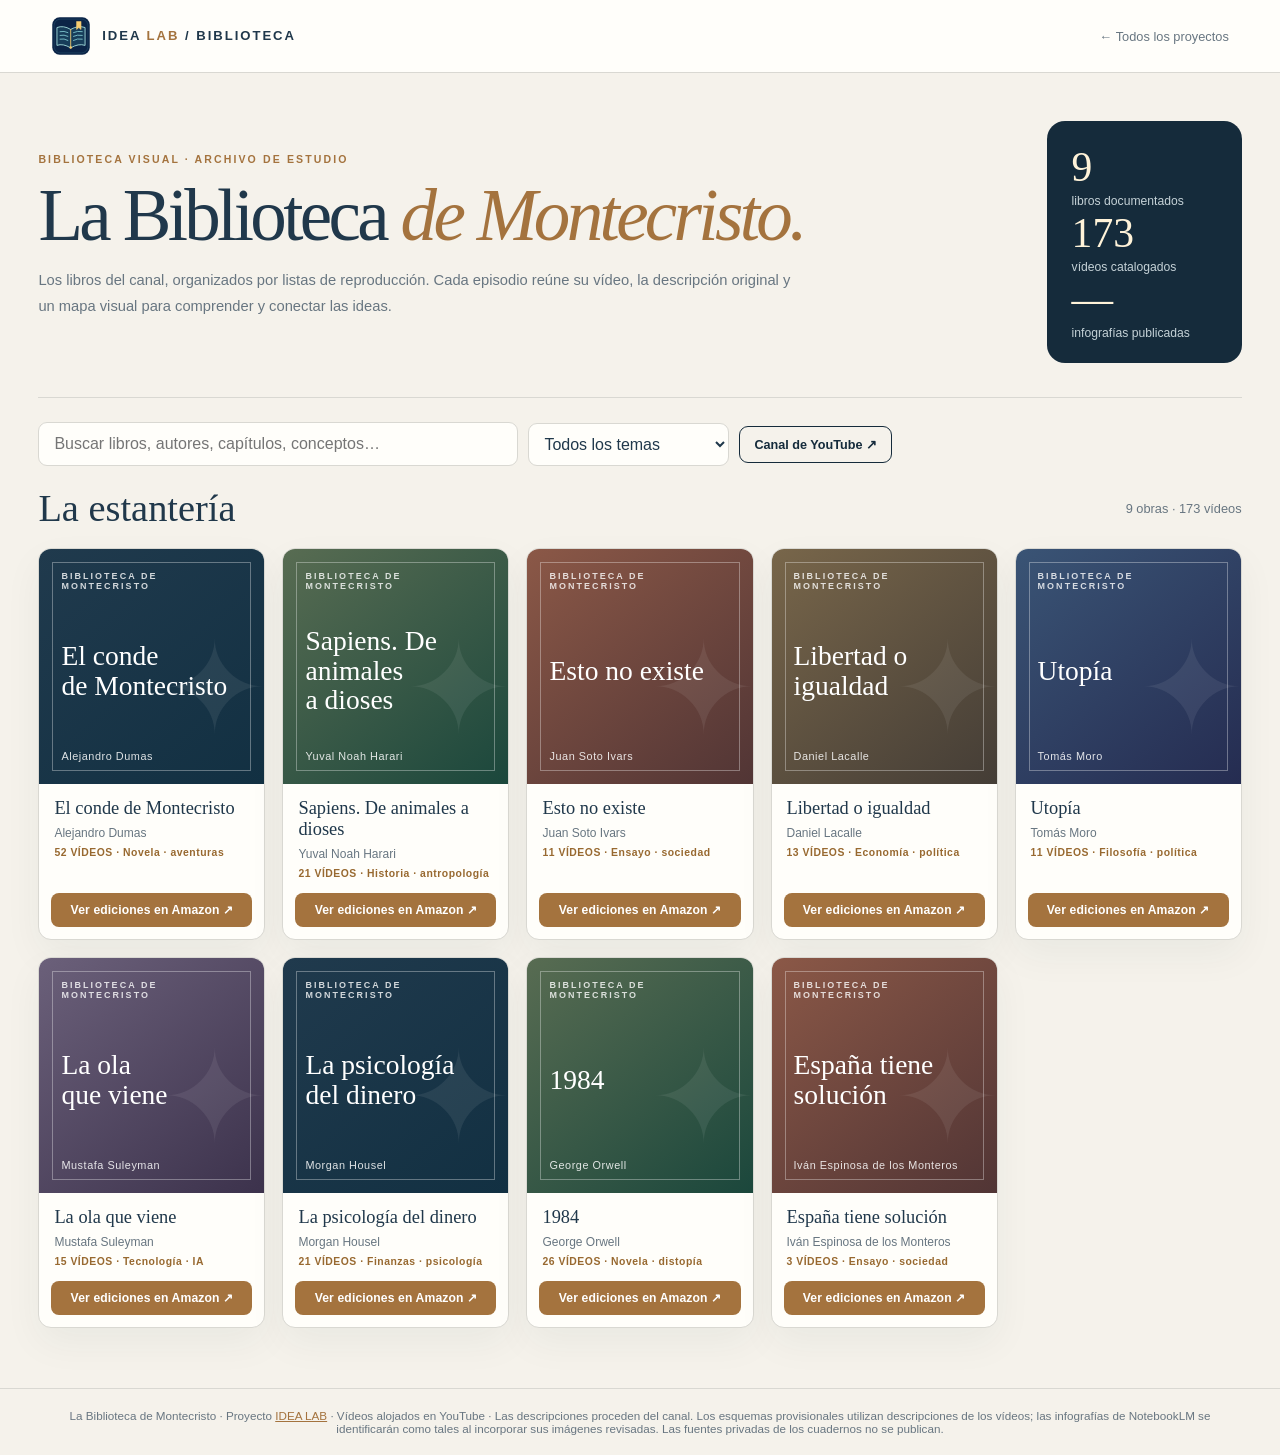
==== commit e7fb5aa8: "Biblioteca: actualizar index.html tras lote 4" ====
--- a/biblioteca-montecristo/index.html
+++ b/biblioteca-montecristo/index.html
@@ -2,7 +2,7 @@
 <html lang="es"><head><meta charset="utf-8"><meta name="viewport" content="width=device-width,initial-scale=1"><meta name="theme-color" content="#f5f2eb"><meta name="description" content="La Biblioteca de Montecristo: libros, capítulos y vídeos del canal de YouTube, con infografías de estudio por obra y capítulo. Proyecto IDEA LAB."><title>La Biblioteca de Montecristo · IDEA LAB</title><link rel="icon" type="image/svg+xml" sizes="any" href="/project-icons/biblioteca-montecristo.svg"><link rel="stylesheet" href="./styles.css"></head>
 <body><header><a class="brand" href="/" aria-label="IDEA LAB · Biblioteca de Montecristo · Todos los proyectos"><img class="brand-icon" src="/project-icons/biblioteca-montecristo.svg" alt="" width="40" height="40" decoding="async"><span>IDEA <strong>LAB</strong> / BIBLIOTECA</span></a><a class="back" href="/">← Todos los proyectos</a></header>
 <main><div id="landing" class="landing">
-  <section class="hero"><div><span class="eyebrow">Biblioteca visual · Archivo de estudio</span><h1>La Biblioteca <em>de Montecristo.</em></h1><p class="intro">Los libros del canal, organizados por listas de reproducción. Cada episodio reúne su vídeo, la descripción original y un mapa visual para comprender y conectar las ideas.</p></div><div class="hero-note"><b id="book-count">—</b><small>libros documentados</small><b id="video-count" style="margin-top:13px">—</b><small>vídeos catalogados</small></div></section>
+  <section class="hero"><div><span class="eyebrow">Biblioteca visual · Archivo de estudio</span><h1>La Biblioteca <em>de Montecristo.</em></h1><p class="intro">Los libros del canal, organizados por listas de reproducción. Cada episodio reúne su vídeo, la descripción original y un mapa visual para comprender y conectar las ideas.</p></div><div class="hero-note" aria-label="Cifras actuales de la biblioteca"><div class="hero-stat"><b id="book-count">—</b><small>libros documentados</small></div><div class="hero-stat"><b id="video-count">—</b><small>vídeos catalogados</small></div><div class="hero-stat"><b id="infographic-count">—</b><small>infografías publicadas</small></div></div></section>
   <section id="estanteria"><div class="toolbar"><input id="search" type="search" class="search" placeholder="Buscar libros, autores, capítulos, conceptos…" aria-label="Buscar en la biblioteca"><select id="topic-filter" class="filter" aria-label="Filtrar por tema"><option value="">Todos los temas</option></select><a class="button" href="https://www.youtube.com/channel/UC_Z6Sw20aaDQYg49671pzzg/playlists" target="_blank" rel="noopener noreferrer">Canal de YouTube ↗</a></div><div class="section-head"><h2>La estantería</h2><span id="results" class="count">Cargando catálogo…</span></div><div id="books" class="grid"></div><p id="status" class="status hidden"></p></section>
 </div>
 <div id="reader" class="reader"><button id="back-to-grid" class="button">← Todos los libros</button><section class="book-heading"><div><span id="book-topic" class="eyebrow"></span><h1 id="book-title"></h1><p id="book-subtitle"></p></div><div class="reader-actions"><a id="amazon-book-link" class="button accent" target="_blank" rel="noopener noreferrer" aria-label="Ver ediciones de este libro en Amazon España">Ver ediciones en Amazon ↗</a><a id="playlist-link" class="button" target="_blank" rel="noopener noreferrer">Lista de YouTube ↗</a></div></section>
